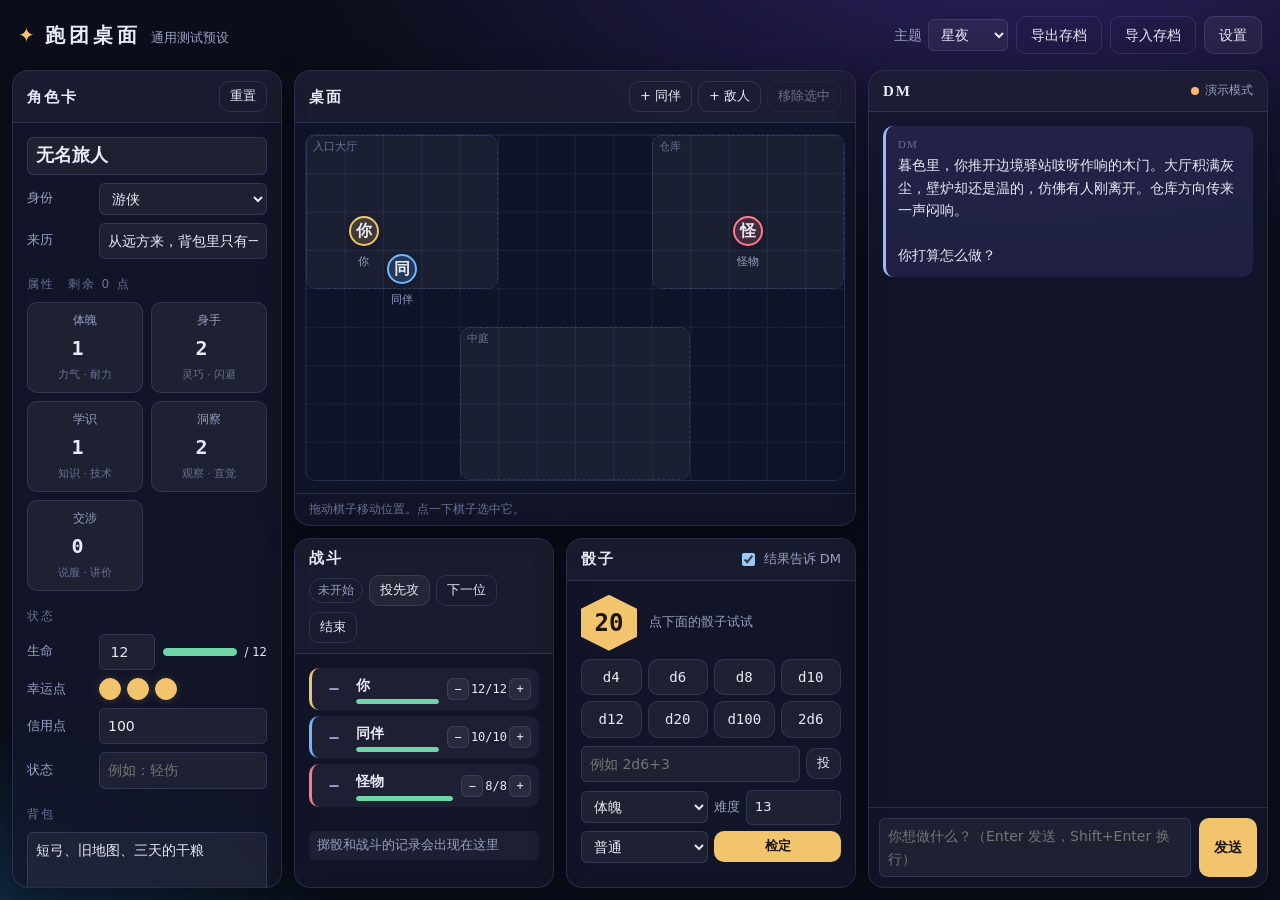
==== trpg-table/index.html @ f3eb1dc2 "Merge pull request #2 from zyhsw34-cmd/claude/project-thread-0zlafi 新增「星轨」主题：构成主义几何 + 细线 + 星河背景" ====
<!DOCTYPE html>
<html lang="zh-CN" data-theme="starlight">
<head>
<meta charset="UTF-8">
<meta name="viewport" content="width=device-width, initial-scale=1">
<title>跑团桌面</title>

<!--
  样式分三层，想改外观时按这个顺序找：
  1. css/theme.css      颜色、字体、圆角、阴影（只有变量，换主题改这里）
  2. css/layout.css     页面怎么划分区块（哪个区放哪、多宽）
  3. css/components.css 按钮、卡片、骰子、棋子这些零件长什么样
-->
<link rel="stylesheet" href="css/theme.css">
<link rel="stylesheet" href="css/layout.css">
<link rel="stylesheet" href="css/components.css">
<!-- 「星轨」主题的变量和装饰，放在最后，只在选中这个主题时生效 -->
<link rel="stylesheet" href="css/theme-astral.css">
</head>
<body>

<div class="app">

  <!-- ========== 顶栏 ========== -->
  <header class="area-header topbar">
    <div class="brand">
      <span class="brand-mark" aria-hidden="true">✦</span>
      <span class="brand-name">跑团桌面</span>
      <span class="brand-sub" id="preset-name">预设</span>
    </div>
    <nav class="topbar-actions">
      <label class="field-inline">
        <span>主题</span>
        <select id="theme-select"></select>
      </label>
      <button class="btn btn-ghost" id="btn-export" title="把当前存档下载成文件">导出存档</button>
      <label class="btn btn-ghost" title="读取之前导出的存档文件">
        导入存档<input type="file" id="file-import" accept=".json,application/json" hidden>
      </label>
      <button class="btn" id="btn-settings">设置</button>
    </nav>
  </header>

  <!-- ========== 角色卡区 ========== -->
  <section class="area-sheet panel" aria-labelledby="sheet-title">
    <header class="panel-head">
      <h2 id="sheet-title">角色卡</h2>
      <button class="btn btn-small btn-ghost" id="btn-sheet-reset" title="恢复成预设里的示例角色">重置</button>
    </header>
    <div class="panel-body" id="sheet"></div>
  </section>

  <!-- ========== 地图 / 桌面区 ========== -->
  <section class="area-board panel" aria-labelledby="board-title">
    <header class="panel-head">
      <h2 id="board-title">桌面</h2>
      <div class="panel-tools">
        <button class="btn btn-small btn-ghost" id="btn-add-ally">+ 同伴</button>
        <button class="btn btn-small btn-ghost" id="btn-add-enemy">+ 敌人</button>
        <button class="btn btn-small btn-ghost" id="btn-remove-token" disabled>移除选中</button>
      </div>
    </header>
    <div class="panel-body board-wrap">
      <div class="board" id="board" aria-label="地图，可以拖动棋子"></div>
    </div>
    <footer class="panel-foot hint" id="board-hint">拖动棋子移动位置。点一下棋子选中它。</footer>
  </section>

  <!-- ========== 战斗区 ========== -->
  <section class="area-combat panel" aria-labelledby="combat-title">
    <header class="panel-head">
      <h2 id="combat-title">战斗</h2>
      <div class="panel-tools">
        <span class="round-badge" id="round-badge">未开始</span>
        <button class="btn btn-small" id="btn-initiative">投先攻</button>
        <button class="btn btn-small btn-ghost" id="btn-next-turn">下一位</button>
        <button class="btn btn-small btn-ghost" id="btn-end-combat">结束</button>
      </div>
    </header>
    <div class="panel-body combat-body">
      <ol class="turn-list" id="turn-list"></ol>
      <ul class="log" id="combat-log" aria-live="polite"></ul>
    </div>
  </section>

  <!-- ========== 骰子区 ========== -->
  <section class="area-dice panel" aria-labelledby="dice-title">
    <header class="panel-head">
      <h2 id="dice-title">骰子</h2>
      <label class="field-inline small">
        <input type="checkbox" id="dice-to-dm" checked>
        <span>结果告诉 DM</span>
      </label>
    </header>
    <div class="panel-body dice-body">
      <div class="dice-result" id="dice-result" aria-live="polite">
        <div class="die-face" id="die-face">20</div>
        <div class="dice-detail" id="dice-detail">点下面的骰子试试</div>
      </div>
      <div class="dice-buttons" id="dice-buttons"></div>
      <form class="dice-expr" id="dice-expr-form">
        <input id="dice-expr" placeholder="例如 2d6+3" autocomplete="off">
        <button class="btn btn-small">投</button>
      </form>
      <form class="check-form" id="check-form">
        <select id="check-attr" aria-label="用哪个属性"></select>
        <label class="field-inline small">难度<input id="check-dc" type="number" value="13" min="1" max="40"></label>
        <select id="check-mode" aria-label="优势或劣势">
          <option value="normal">普通</option>
          <option value="adv">优势</option>
          <option value="dis">劣势</option>
        </select>
        <button class="btn btn-small btn-accent">检定</button>
      </form>
    </div>
  </section>

  <!-- ========== DM 区 ========== -->
  <section class="area-dm panel" aria-labelledby="dm-title">
    <header class="panel-head">
      <h2 id="dm-title">DM</h2>
      <span class="status-dot" id="dm-status">演示模式</span>
    </header>
    <div class="panel-body chat" id="chat" aria-live="polite"></div>
    <form class="chat-input" id="chat-form">
      <textarea id="chat-text" rows="2" placeholder="你想做什么？（Enter 发送，Shift+Enter 换行）"></textarea>
      <button class="btn btn-accent" id="chat-send">发送</button>
    </form>
  </section>

</div>

<!-- ========== 设置弹窗 ========== -->
<dialog class="dialog" id="settings-dialog">
  <form method="dialog" class="dialog-body" id="settings-form">
    <h2>设置</h2>
    <label class="field">
      <span>DeepSeek API 密钥</span>
      <input type="password" id="set-key" placeholder="sk-..." autocomplete="off">
      <small>只保存在这台设备的浏览器里，不会上传到代码仓库。留空就是演示模式。</small>
    </label>
    <label class="field">
      <span>接口地址</span>
      <input id="set-base" placeholder="https://api.deepseek.com">
    </label>
    <label class="field">
      <span>模型名</span>
      <input id="set-model" list="model-options" placeholder="deepseek-flash">
      <datalist id="model-options">
        <option value="deepseek-flash">
        <option value="deepseek-v4-pro">
      </datalist>
      <small>按 DeepSeek 官方文档（2026 年 11 月）：deepseek-flash 便宜快速，deepseek-v4-pro 更强更贵。</small>
    </label>
    <label class="field-inline">
      <input type="checkbox" id="set-thinking">
      <span>深度思考（更慢，但剧情可能更有条理）</span>
    </label>
    <label class="field">
      <span>剧本预设</span>
      <select id="set-preset"></select>
    </label>
    <div class="dialog-actions">
      <button class="btn btn-ghost" value="cancel">取消</button>
      <button class="btn btn-accent" value="save" id="settings-save">保存</button>
    </div>
    <hr>
    <button type="button" class="btn btn-danger btn-small" id="btn-wipe">清空本机存档（密钥保留）</button>
  </form>
</dialog>

<!--
  脚本按顺序加载。没有用任何框架，也不需要"编译"。
  presets/ 里是剧本预设，想加新预设就复制一个文件改内容，再在这里加一行。
-->
<script src="presets/default.js"></script>
<script src="js/store.js"></script>
<script src="js/dice.js"></script>
<script src="js/sheet.js"></script>
<script src="js/board.js"></script>
<script src="js/combat.js"></script>
<script src="js/dm.js"></script>
<script src="js/settings.js"></script>
<script src="js/main.js"></script>
</body>
</html>
---- trpg-table/css/theme.css ----
/* =========================================================
   theme.css —— 只放"外观变量"，不放布局。
   想换配色：复制一整块 [data-theme="..."]，改个名字和颜色，
   再到 js/main.js 的 THEMES 列表里加一行，就能在顶栏切换。
   ========================================================= */

:root {
  /* 字体 */
  --font-body: "PingFang SC", "Microsoft YaHei", "Noto Sans SC", system-ui, sans-serif;
  --font-display: "Noto Serif SC", "Songti SC", "STSong", serif;
  --font-mono: ui-monospace, "SF Mono", Menlo, Consolas, monospace;

  /* 尺寸 */
  --radius-s: 6px;
  --radius-m: 10px;
  --radius-l: 16px;
  --gap: 12px;
  --pad: 14px;

  /* 动效 */
  --ease: cubic-bezier(.2, .8, .2, 1);
  --speed: 180ms;
}

/* ---------- 主题一：星夜（深色） ---------- */
[data-theme="starlight"] {
  color-scheme: dark;
  --bg: #0b0e1a;
  --bg-deco: radial-gradient(1200px 600px at 80% -10%, #2a2160 0%, transparent 60%),
             radial-gradient(900px 500px at -10% 110%, #123a5a 0%, transparent 55%);
  --panel: rgba(20, 24, 44, .78);
  --panel-head: rgba(255, 255, 255, .03);
  --panel-border: rgba(160, 170, 255, .16);
  --surface: rgba(255, 255, 255, .05);
  --surface-hover: rgba(255, 255, 255, .09);

  --text: #e8eaf6;
  --text-dim: #9aa0c3;
  --text-faint: #6b7096;

  --accent: #f2c46d;          /* 主强调色：金色 */
  --accent-text: #1b1405;
  --accent-soft: rgba(242, 196, 109, .16);
  --link: #9ab8ff;

  --good: #6fd6a8;
  --bad: #ff7a8a;
  --warn: #ffb86b;

  --ally: #6fb7ff;
  --enemy: #ff7a8a;
  --player: #f2c46d;

  --board-bg: #0f1428;
  --board-line: rgba(150, 160, 255, .10);

  --msg-dm: rgba(140, 120, 255, .12);
  --msg-player: rgba(242, 196, 109, .12);
  --msg-system: transparent;

  --shadow: 0 10px 30px rgba(0, 0, 0, .35);
  --glow: 0 0 0 3px rgba(242, 196, 109, .35);
}

/* ---------- 主题二：羊皮纸（浅色） ---------- */
[data-theme="parchment"] {
  color-scheme: light;
  --bg: #efe6d2;
  --bg-deco: radial-gradient(1000px 600px at 100% 0%, #f7f0de 0%, transparent 60%);
  --panel: rgba(255, 251, 240, .92);
  --panel-head: rgba(120, 80, 30, .05);
  --panel-border: rgba(120, 80, 30, .22);
  --surface: rgba(120, 80, 30, .06);
  --surface-hover: rgba(120, 80, 30, .12);

  --text: #2e2418;
  --text-dim: #6b5a44;
  --text-faint: #9a8a72;

  --accent: #9b3d24;
  --accent-text: #fff8ef;
  --accent-soft: rgba(155, 61, 36, .12);
  --link: #2f5d8a;

  --good: #2f7d4f;
  --bad: #b23a3a;
  --warn: #b0701c;

  --ally: #2f6fa8;
  --enemy: #b23a3a;
  --player: #9b3d24;

  --board-bg: #f6eedb;
  --board-line: rgba(120, 80, 30, .14);

  --msg-dm: rgba(47, 93, 138, .08);
  --msg-player: rgba(155, 61, 36, .08);
  --msg-system: transparent;

  --shadow: 0 6px 18px rgba(80, 50, 10, .12);
  --glow: 0 0 0 3px rgba(155, 61, 36, .3);
}

/* ---------- 主题三：霓虹（高对比） ---------- */
[data-theme="neon"] {
  color-scheme: dark;
  --bg: #07070b;
  --bg-deco: linear-gradient(transparent 95%, rgba(0, 255, 200, .05) 95%) 0 0 / 100% 24px;
  --panel: rgba(14, 14, 22, .9);
  --panel-head: rgba(0, 255, 200, .04);
  --panel-border: rgba(0, 255, 200, .28);
  --surface: rgba(255, 255, 255, .04);
  --surface-hover: rgba(0, 255, 200, .08);

  --text: #e6fffa;
  --text-dim: #8ab8b0;
  --text-faint: #5a7d78;

  --accent: #ff2e88;
  --accent-text: #ffffff;
  --accent-soft: rgba(255, 46, 136, .16);
  --link: #00ffc8;

  --good: #00ffc8;
  --bad: #ff2e5a;
  --warn: #ffd400;

  --ally: #00c8ff;
  --enemy: #ff2e5a;
  --player: #ff2e88;

  --board-bg: #0b0b14;
  --board-line: rgba(0, 255, 200, .10);

  --msg-dm: rgba(0, 255, 200, .07);
  --msg-player: rgba(255, 46, 136, .10);
  --msg-system: transparent;

  --shadow: 0 0 24px rgba(0, 255, 200, .08);
  --glow: 0 0 0 3px rgba(255, 46, 136, .45);
  --radius-m: 4px;
  --radius-l: 6px;
}
---- trpg-table/css/layout.css ----
/* =========================================================
   layout.css —— 只管"区块放在哪"。
   想挪动区块位置，改下面 grid-template-areas 里的词就行：
   每个词代表一个区块，同一行引号里的词排成一行，
   同一个词连续出现就表示这个区块横跨几格。
   ========================================================= */

* { box-sizing: border-box; }
html, body { margin: 0; height: 100%; }

body {
  background: var(--bg-deco), var(--bg);
  background-attachment: fixed;
  color: var(--text);
  font: 14px/1.6 var(--font-body);
}

.app {
  display: grid;
  gap: var(--gap);
  padding: var(--gap);
  height: 100vh;
  height: 100dvh;

  /* 宽屏：角色卡 | 桌面（下方是 战斗 + 骰子）| DM */
  grid-template-columns: 270px minmax(0, 1fr) 290px minmax(320px, 400px);
  grid-template-rows: auto minmax(0, 1fr) minmax(0, 350px);
  grid-template-areas:
    "header header header header"
    "sheet  board  board  dm"
    "sheet  combat dice   dm";
}

.area-header { grid-area: header; }
.area-sheet  { grid-area: sheet; }
.area-board  { grid-area: board; }
.area-combat { grid-area: combat; }
.area-dice   { grid-area: dice; }
.area-dm     { grid-area: dm; }

/* ---------- 中等屏幕（平板横屏）：角色卡挪到底部 ---------- */
@media (max-width: 1180px) {
  .app {
    height: auto;
    min-height: 100dvh;
    grid-template-columns: minmax(0, 1fr) 270px minmax(300px, 360px);
    grid-template-rows: auto 460px 360px auto;
    grid-template-areas:
      "header header header"
      "board  board  dm"
      "combat dice   dm"
      "sheet  sheet  sheet";
  }
}

/* ---------- 窄屏（手机、平板竖屏）：全部竖着排 ---------- */
@media (max-width: 760px) {
  .app {
    grid-template-columns: minmax(0, 1fr);
    grid-template-rows: auto 70dvh 420px 360px auto auto;
    grid-template-areas:
      "header"
      "dm"
      "board"
      "combat"
      "dice"
      "sheet";
  }
}
---- trpg-table/css/components.css ----
/* =========================================================
   components.css —— 每个"零件"长什么样。
   这里只用 theme.css 里的变量，不直接写颜色，
   这样换主题时零件会自动跟着变。
   ========================================================= */

/* ---------- 通用：面板 ---------- */
.panel {
  display: flex;
  flex-direction: column;
  min-height: 0;
  background: var(--panel);
  border: 1px solid var(--panel-border);
  border-radius: var(--radius-l);
  box-shadow: var(--shadow);
  backdrop-filter: blur(8px);
  overflow: hidden;
}
.panel-head {
  display: flex;
  align-items: center;
  justify-content: space-between;
  gap: 8px;
  flex-wrap: wrap;
  padding: 10px var(--pad);
  background: var(--panel-head);
  border-bottom: 1px solid var(--panel-border);
}
.panel-head h2 {
  margin: 0;
  font: 600 15px/1.2 var(--font-display);
  letter-spacing: .12em;
}
.panel-tools { display: flex; gap: 6px; flex-wrap: wrap; align-items: center; }
.panel-body { flex: 1; min-height: 0; overflow: auto; padding: var(--pad); }
.panel-foot { padding: 6px var(--pad); border-top: 1px solid var(--panel-border); }
.hint { color: var(--text-faint); font-size: 12px; }

/* ---------- 通用：按钮和输入框 ---------- */
.btn {
  display: inline-flex; align-items: center; justify-content: center; gap: 4px;
  padding: 7px 14px;
  border: 1px solid var(--panel-border);
  border-radius: var(--radius-m);
  background: var(--surface);
  color: var(--text);
  font: inherit;
  cursor: pointer;
  transition: background var(--speed) var(--ease), transform var(--speed) var(--ease);
  user-select: none;
}
.btn:hover { background: var(--surface-hover); }
.btn:active { transform: scale(.96); }
.btn:disabled { opacity: .4; cursor: default; }
.btn:focus-visible, input:focus-visible, select:focus-visible, textarea:focus-visible {
  outline: none; box-shadow: var(--glow);
}
.btn-ghost { background: transparent; }
.btn-accent { background: var(--accent); color: var(--accent-text); border-color: transparent; font-weight: 600; }
.btn-accent:hover { background: var(--accent); filter: brightness(1.08); }
.btn-danger { color: var(--bad); border-color: currentColor; background: transparent; }
.btn-small { padding: 4px 10px; font-size: 13px; }

input, select, textarea {
  font: inherit; color: var(--text);
  background: var(--surface);
  border: 1px solid var(--panel-border);
  border-radius: var(--radius-s);
  padding: 6px 8px;
  min-width: 0;
}
select option { background: var(--bg); color: var(--text); }
textarea { resize: none; }
.field { display: flex; flex-direction: column; gap: 4px; margin-bottom: 14px; }
.field small { color: var(--text-faint); }
.field-inline { display: inline-flex; align-items: center; gap: 6px; color: var(--text-dim); }
.field-inline.small { font-size: 13px; }
.field-inline input[type="number"] { width: 56px; }

/* ---------- 顶栏 ---------- */
.topbar {
  display: flex; align-items: center; justify-content: space-between; gap: 12px; flex-wrap: wrap;
  padding: 4px 6px;
}
.brand { display: flex; align-items: baseline; gap: 10px; }
.brand-mark { color: var(--accent); font-size: 20px; }
.brand-name { font: 700 20px/1 var(--font-display); letter-spacing: .2em; }
.brand-sub { color: var(--text-dim); font-size: 13px; }
.topbar-actions { display: flex; gap: 8px; align-items: center; flex-wrap: wrap; }

/* ---------- 角色卡 ---------- */
.sheet-name { width: 100%; font: 600 18px/1.3 var(--font-display); margin-bottom: 8px; }
.sheet-row { display: grid; grid-template-columns: 64px 1fr; gap: 8px; align-items: center; margin-bottom: 8px; }
.sheet-row > span { color: var(--text-dim); font-size: 13px; }
.sheet-section { margin: 16px 0 8px; font-size: 12px; letter-spacing: .15em; color: var(--text-faint); }
.attr-grid { display: grid; grid-template-columns: repeat(auto-fill, minmax(104px, 1fr)); gap: 8px; }
.attr {
  display: flex; flex-direction: column; align-items: center;
  padding: 8px 4px;
  background: var(--surface);
  border: 1px solid var(--panel-border);
  border-radius: var(--radius-m);
  cursor: pointer;
  transition: background var(--speed) var(--ease);
}
.attr:hover { background: var(--surface-hover); }
.attr-label { font-size: 12px; color: var(--text-dim); }
.attr-value { width: 56px; text-align: center; font: 700 20px/1.2 var(--font-mono); background: transparent; border: none; }
.attr-hint { font-size: 11px; color: var(--text-faint); }
.meter { display: flex; align-items: center; gap: 8px; }
.meter input { width: 56px; text-align: center; }
.bar { position: relative; flex: 1; height: 8px; border-radius: 99px; background: var(--surface); overflow: hidden; }
.bar > i { position: absolute; inset: 0 auto 0 0; background: var(--good); border-radius: inherit; transition: width var(--speed) var(--ease); }
.bar.low > i { background: var(--bad); }
#sheet textarea { width: 100%; }
.pips { display: flex; gap: 6px; }
.pip {
  width: 22px; height: 22px; border-radius: 50%;
  border: 1px solid var(--accent); background: transparent; cursor: pointer; padding: 0;
}
.pip.on { background: var(--accent); box-shadow: 0 0 10px var(--accent-soft); }

/* ---------- 桌面（地图） ---------- */
.board-wrap { display: grid; place-items: center; padding: 10px; background: var(--board-bg); }
.board {
  position: relative;
  width: 100%;
  max-height: 100%;
  aspect-ratio: var(--cols) / var(--rows);
  background-image:
    linear-gradient(var(--board-line) 1px, transparent 1px),
    linear-gradient(90deg, var(--board-line) 1px, transparent 1px);
  background-size: calc(100% / var(--cols)) calc(100% / var(--rows));
  border: 1px solid var(--board-line);
  border-radius: var(--radius-m);
  touch-action: none;
}
/* 地图按比例缩放，放得下多大就多大 */
.board-wrap { container-type: size; }
.board { width: min(100cqw, 100cqh * var(--cols) / var(--rows)); }
.zone {
  position: absolute;
  border: 1px dashed var(--panel-border);
  border-radius: var(--radius-m);
  color: var(--text-faint);
  font-size: 11px;
  padding: 2px 6px;
  pointer-events: none;
  background: var(--surface);
}
.token {
  position: absolute;
  width: calc(100% / var(--cols));
  height: calc(100% / var(--rows));
  display: grid; place-items: center;
  cursor: grab;
  transition: left var(--speed) var(--ease), top var(--speed) var(--ease);
  touch-action: none;
}
.token.dragging { transition: none; cursor: grabbing; z-index: 5; }
.token-disc {
  width: 78%; aspect-ratio: 1;
  display: grid; place-items: center;
  border-radius: 50%;
  border: 2px solid var(--c);
  background: color-mix(in srgb, var(--c) 22%, var(--board-bg));
  color: var(--text);
  font: 700 clamp(11px, 1.4vw, 16px)/1 var(--font-body);
  box-shadow: 0 2px 8px rgba(0, 0, 0, .3);
}
.token[data-kind="player"] { --c: var(--player); }
.token[data-kind="ally"]   { --c: var(--ally); }
.token[data-kind="enemy"]  { --c: var(--enemy); }
.token.selected .token-disc { box-shadow: var(--glow); }
.token.active .token-disc { outline: 2px dashed var(--c); outline-offset: 3px; }
.token-name {
  position: absolute; bottom: -2px; left: 50%; transform: translate(-50%, 100%);
  white-space: nowrap; font-size: 11px; color: var(--text-dim); pointer-events: none;
}

/* ---------- 战斗区 ---------- */
.area-combat { container-type: inline-size; }
.combat-body { display: grid; grid-template-columns: minmax(0, 1fr) minmax(0, 1.2fr); gap: 12px; }
/* 战斗区本身变窄时，先攻列表和记录改成上下排 */
@container (max-width: 520px) { .combat-body { grid-template-columns: 1fr; } }
.turn-list { list-style: none; margin: 0; padding: 0; display: flex; flex-direction: column; gap: 6px; }
.turn {
  display: grid; grid-template-columns: 28px 1fr auto; gap: 8px; align-items: center;
  padding: 6px 8px;
  border-radius: var(--radius-m);
  background: var(--surface);
  border-left: 3px solid var(--c, var(--panel-border));
}
.turn[data-kind="player"] { --c: var(--player); }
.turn[data-kind="ally"]   { --c: var(--ally); }
.turn[data-kind="enemy"]  { --c: var(--enemy); }
.turn.active { background: var(--accent-soft); }
.turn.down { opacity: .45; text-decoration: line-through; }
.turn-init { font: 700 15px/1 var(--font-mono); color: var(--text-dim); text-align: center; }
.turn-name { font-weight: 600; }
.turn .bar { margin-top: 3px; height: 5px; }
.hp-ctrl { display: flex; gap: 2px; align-items: center; font: 12px var(--font-mono); }
.hp-ctrl button { width: 22px; height: 22px; padding: 0; border-radius: var(--radius-s); }
.round-badge { font-size: 12px; color: var(--text-dim); padding: 2px 8px; border: 1px solid var(--panel-border); border-radius: 99px; }
.empty { color: var(--text-faint); font-size: 13px; padding: 8px 0; }

.log { list-style: none; margin: 0; padding: 0; display: flex; flex-direction: column; gap: 4px; font-size: 13px; }
.log li { padding: 4px 8px; border-radius: var(--radius-s); background: var(--surface); color: var(--text-dim); }
.log li b { color: var(--text); }
.log li.good { color: var(--good); }
.log li.bad { color: var(--bad); }

/* ---------- 骰子区 ---------- */
.dice-body { display: flex; flex-direction: column; gap: 8px; }
.dice-result { display: flex; align-items: center; gap: 12px; }
.die-face {
  flex: none; width: 56px; height: 56px; display: grid; place-items: center;
  font: 800 24px/1 var(--font-mono);
  color: var(--accent-text); background: var(--accent);
  clip-path: polygon(50% 0, 100% 25%, 100% 75%, 50% 100%, 0 75%, 0 25%);
}
.die-face.rolling { animation: roll 450ms var(--ease); }
.die-face.crit { background: var(--good); }
.die-face.fumble { background: var(--bad); }
@keyframes roll {
  0% { transform: rotate(0) scale(.6); }
  60% { transform: rotate(320deg) scale(1.1); }
  100% { transform: rotate(360deg) scale(1); }
}
.dice-detail { font-size: 13px; color: var(--text-dim); }
.dice-detail b { color: var(--text); font-size: 15px; }
.dice-buttons { display: grid; grid-template-columns: repeat(4, 1fr); gap: 6px; }
.dice-buttons .btn { padding: 6px 0; font-family: var(--font-mono); }
.dice-expr { display: flex; gap: 6px; align-items: center; }
.dice-expr input { flex: 1; }
/* 检定：两行，上面选属性和优劣势，下面填难度和按钮 */
.check-form { display: grid; grid-template-columns: 1fr 1fr; gap: 6px; align-items: center; }
.check-form .field-inline input { flex: 1; width: auto; }

/* ---------- DM 区（聊天） ---------- */
.status-dot { font-size: 12px; color: var(--text-dim); display: inline-flex; align-items: center; gap: 6px; }
.status-dot::before { content: ""; width: 8px; height: 8px; border-radius: 50%; background: var(--warn); }
.status-dot.live::before { background: var(--good); }
.status-dot.busy::before { background: var(--link); animation: pulse 1s infinite; }
@keyframes pulse { 50% { opacity: .3; } }

.chat { display: flex; flex-direction: column; gap: 10px; }
.msg { padding: 10px 12px; border-radius: var(--radius-m); white-space: pre-wrap; word-break: break-word; }
.msg-who { display: block; font-size: 11px; letter-spacing: .1em; color: var(--text-faint); margin-bottom: 2px; }
.msg.dm { background: var(--msg-dm); border-left: 3px solid var(--link); font-family: var(--font-display); }
.msg.player { background: var(--msg-player); align-self: flex-end; max-width: 88%; }
.msg.system { background: var(--msg-system); color: var(--text-faint); font-size: 12px; text-align: center; padding: 2px; }
.msg.error { color: var(--bad); font-size: 13px; }
.roll-request:disabled { background: var(--surface); color: var(--text-faint); }
.roll-request {
  display: inline-flex; margin: 4px 4px 0 0;
  font-family: var(--font-body);
}
.chat-input { display: flex; gap: 8px; padding: 10px; border-top: 1px solid var(--panel-border); }
.chat-input textarea { flex: 1; }

/* ---------- 设置弹窗 ---------- */
.dialog {
  border: 1px solid var(--panel-border);
  border-radius: var(--radius-l);
  background: var(--bg);
  color: var(--text);
  padding: 0;
  width: min(460px, calc(100vw - 32px));
  box-shadow: var(--shadow);
}
.dialog::backdrop { background: rgba(0, 0, 0, .5); backdrop-filter: blur(2px); }
.dialog-body { padding: 20px; }
.dialog-body h2 { margin: 0 0 16px; font-family: var(--font-display); }
.dialog-body input, .dialog-body select { width: 100%; }
.dialog-body .field-inline input { width: auto; }
.dialog-actions { display: flex; justify-content: flex-end; gap: 8px; margin-top: 8px; }
.dialog hr { border: none; border-top: 1px solid var(--panel-border); margin: 16px 0; }

/* ---------- 小屏微调 ---------- */
@media (max-width: 760px) {
  .brand-sub { display: none; }
  .topbar-actions .field-inline span { display: none; }
}
---- trpg-table/css/theme-astral.css ----
/* =========================================================
   theme-astral.css —— 「星轨」主题
   气质：构成主义几何 + 细线 + 浩瀚星河。
   所有图形都是原创，用 CSS 和 css/astral/ 里的两张 SVG 画出来。

   这个文件分两部分：
   ① 变量（和 theme.css 里其它主题一样，只管颜色、圆角等）
   ② 装饰（只在 data-theme="astral" 时生效，给面板加角标、细线、编号）
   想去掉某个装饰，把对应那一段删掉就行，不会影响功能。
   ========================================================= */

/* ---------- ① 变量 ---------- */
[data-theme="astral"] {
  color-scheme: dark;

  /* 字体：参考研究结论，整套界面用干净的黑体，层级只靠字号和颜色；
     数字用电脑自带的"工业风"窄体（Mac 的 DIN Alternate、Windows 的 Bahnschrift），
     都是系统自带字体，不额外下载任何字体文件。 */
  --font-body: "PingFang SC", "Microsoft YaHei", "Noto Sans SC", system-ui, sans-serif;
  --font-display: var(--font-body);
  --font-mono: "DIN Alternate", "Bahnschrift", "Roboto Condensed", "Arial Narrow", ui-monospace, sans-serif;

  /* 底色：很深的蓝黑；--bg-deco 是两团星云光晕 */
  --bg: #05071a;
  --bg-deco:
    radial-gradient(70% 55% at 78% 22%, rgba(88, 72, 180, .30) 0%, transparent 70%),
    radial-gradient(55% 45% at 12% 88%, rgba(30, 90, 140, .28) 0%, transparent 70%),
    radial-gradient(40% 30% at 45% 55%, rgba(200, 150, 90, .07) 0%, transparent 70%);

  /* 面板：半透明，能隐约看到背后的星空 */
  --panel: rgba(9, 12, 32, .6);
  --panel-head: linear-gradient(90deg, rgba(233, 201, 131, .07), transparent 60%);
  --panel-border: rgba(190, 205, 255, .16);
  --surface: rgba(190, 205, 255, .045);
  --surface-hover: rgba(233, 201, 131, .10);

  --text: #eef0fa;
  --text-dim: #a3abcf;
  --text-faint: #6c7399;

  /* 主色：淡金；第二色：冷白蓝 */
  --accent: #e9c983;
  --accent-text: #15100a;
  --accent-soft: rgba(233, 201, 131, .14);
  --link: #a9c8ff;
  --line-gold: rgba(233, 201, 131, .55);
  --line-cold: rgba(190, 205, 255, .30);

  --good: #7fe0c0;
  --bad: #ff7f7f;
  --warn: #f0b46a;

  --ally: #8fc2ff;
  --enemy: #ff7f7f;
  --player: #e9c983;

  --board-bg: rgba(4, 6, 20, .55);
  --board-line: rgba(190, 205, 255, .08);

  --msg-dm: linear-gradient(90deg, rgba(169, 200, 255, .09), rgba(169, 200, 255, .02));
  --msg-player: rgba(233, 201, 131, .09);
  --msg-system: transparent;

  --shadow: 0 18px 40px rgba(0, 0, 0, .45);
  --glow: 0 0 0 1px var(--accent), 0 0 14px rgba(233, 201, 131, .35);

  /* 构成主义偏"硬朗"：圆角几乎为零 */
  --radius-s: 1px;
  --radius-m: 2px;
  --radius-l: 2px;
}

/* ---------- ② 装饰 ---------- */

/* 背景三层：星云（body 本身）→ 星空 → 几何线。
   ::before 和 ::after 是"伪元素"，相当于免费多出两张图层。 */
[data-theme="astral"] body::before,
[data-theme="astral"] body::after {
  content: "";
  position: fixed;
  inset: 0;
  z-index: -1;
  pointer-events: none;
  background-repeat: no-repeat;
  background-size: cover;
  background-position: center;
}
/* 星空 + 一条斜跨的银河光带 */
[data-theme="astral"] body::before {
  background-image:
    url("astral/stars.svg"),
    linear-gradient(-24deg, transparent 38%, rgba(150, 140, 255, .07) 46%, rgba(255, 220, 180, .09) 50%,
                    rgba(150, 140, 255, .07) 54%, transparent 62%);
  animation: astral-twinkle 9s ease-in-out infinite alternate;
}
/* 天体仪、星轨、斜线 */
[data-theme="astral"] body::after {
  background-image: url("astral/geometry.svg");
  animation: astral-drift 120s linear infinite alternate;
}
@keyframes astral-twinkle { from { opacity: .85; } to { opacity: 1; } }
@keyframes astral-drift { from { transform: scale(1.02) translate(0, 0); } to { transform: scale(1.06) translate(-1.2%, .8%); } }
/* 系统设置了"减少动态效果"的话，背景就不动 */
@media (prefers-reduced-motion: reduce) {
  [data-theme="astral"] body::before,
  [data-theme="astral"] body::after { animation: none; }
}

/* 顶栏：底部一条细金线，带刻度 */
[data-theme="astral"] .topbar {
  position: relative;
  padding: 6px 10px 12px;
}
[data-theme="astral"] .topbar::after {
  content: "";
  position: absolute; left: 0; right: 0; bottom: 0; height: 6px;
  background:
    linear-gradient(var(--line-gold), var(--line-gold)) 0 100% / 100% 1px no-repeat,
    repeating-linear-gradient(90deg, var(--line-cold) 0 1px, transparent 1px 24px) 0 100% / 100% 5px no-repeat;
  -webkit-mask: linear-gradient(90deg, #000 0 40%, transparent);
          mask: linear-gradient(90deg, #000 0 40%, transparent);
}

/* 标志：四芒星外面套一个旋转的细圆环和一条斜线 */
[data-theme="astral"] .brand { align-items: center; }
[data-theme="astral"] .brand-mark {
  position: relative;
  display: grid; place-items: center;
  width: 34px; height: 34px;
  font-size: 16px;
  text-shadow: 0 0 10px rgba(233, 201, 131, .7);
}
[data-theme="astral"] .brand-mark::before,
[data-theme="astral"] .brand-mark::after {
  content: ""; position: absolute; inset: 0; border-radius: 50%;
}
[data-theme="astral"] .brand-mark::before {
  border: 1px solid var(--line-gold);
  border-top-color: transparent;
  animation: astral-spin 14s linear infinite;
}
[data-theme="astral"] .brand-mark::after {
  inset: -5px;
  border: 1px dashed var(--line-cold);
  background: linear-gradient(-45deg, transparent calc(50% - .5px), var(--line-gold) 50%, transparent calc(50% + .5px));
}
@keyframes astral-spin { to { transform: rotate(360deg); } }
[data-theme="astral"] .brand-name { letter-spacing: .32em; font-weight: 600; }
[data-theme="astral"] .brand-sub {
  font-family: var(--font-mono); font-size: 11px; letter-spacing: .18em;
  padding-left: 10px; border-left: 1px solid var(--line-cold);
}

/* 面板：四个角各一道 L 形金色角标，像仪器的取景框 */
[data-theme="astral"] .panel {
  position: relative;
  overflow: visible;
  backdrop-filter: blur(6px) saturate(1.2);
  counter-increment: astral-panel;
}
[data-theme="astral"] .panel::before {
  content: "";
  position: absolute; inset: -1px; z-index: 2;
  pointer-events: none;
  --l: 12px;
  background:
    linear-gradient(var(--accent), var(--accent)) 0 0 / var(--l) 1px,
    linear-gradient(var(--accent), var(--accent)) 0 0 / 1px var(--l),
    linear-gradient(var(--accent), var(--accent)) 100% 0 / var(--l) 1px,
    linear-gradient(var(--accent), var(--accent)) 100% 0 / 1px var(--l),
    linear-gradient(var(--accent), var(--accent)) 0 100% / var(--l) 1px,
    linear-gradient(var(--accent), var(--accent)) 0 100% / 1px var(--l),
    linear-gradient(var(--accent), var(--accent)) 100% 100% / var(--l) 1px,
    linear-gradient(var(--accent), var(--accent)) 100% 100% / 1px var(--l);
  background-repeat: no-repeat;
  opacity: .75;
}
/* 面板内部要自己裁掉滚动内容（因为外框为了露出角标改成了 visible） */
[data-theme="astral"] .panel > .panel-body { overflow: auto; }
[data-theme="astral"] .app { counter-reset: astral-panel; }

/* 面板标题：前面加编号「01」，后面拉一条细线 */
[data-theme="astral"] .panel-head { position: relative; border-bottom-color: transparent; }
[data-theme="astral"] .panel-head::after {
  content: "";
  position: absolute; left: var(--pad); right: var(--pad); bottom: 0; height: 1px;
  background: linear-gradient(90deg, var(--line-gold), var(--line-cold) 35%, transparent);
}
[data-theme="astral"] .panel-head h2 {
  display: flex; align-items: baseline; gap: 10px;
  font-weight: 600; letter-spacing: .28em;
}
[data-theme="astral"] .panel-head h2::before {
  content: counter(astral-panel, decimal-leading-zero);
  font: 500 10px/1 var(--font-mono);
  letter-spacing: .1em;
  color: var(--accent);
  padding: 3px 5px;
  border: 1px solid var(--line-gold);
}

/* 按钮：细边框；主按钮是切角的金色块 */
[data-theme="astral"] .btn {
  letter-spacing: .08em;
  border-color: var(--line-cold);
}
[data-theme="astral"] .btn:hover { border-color: var(--line-gold); }
[data-theme="astral"] .btn-accent {
  border: none;
  clip-path: polygon(8px 0, 100% 0, 100% calc(100% - 8px), calc(100% - 8px) 100%, 0 100%, 0 8px);
  background: linear-gradient(135deg, #f4dca3, var(--accent) 55%, #c9a35c);
}
[data-theme="astral"] .btn-accent:disabled { background: var(--surface); }

/* 输入框：只留底线，像填表格 */
[data-theme="astral"] input:not([type="checkbox"]),
[data-theme="astral"] select,
[data-theme="astral"] textarea {
  background: rgba(190, 205, 255, .035);
  border-color: transparent transparent var(--line-cold) transparent;
}
[data-theme="astral"] input:hover,
[data-theme="astral"] select:hover,
[data-theme="astral"] textarea:hover { border-bottom-color: var(--line-gold); }
[data-theme="astral"] input[type="checkbox"] { accent-color: var(--accent); }

/* 角色卡 */
[data-theme="astral"] .sheet-name {
  font-size: 20px; letter-spacing: .12em;
  background: transparent;
  border-bottom: 1px solid var(--line-gold);
}
[data-theme="astral"] .sheet-section {
  display: flex; align-items: center; gap: 8px;
  color: var(--accent);
  font-size: 11px; letter-spacing: .3em;
}
[data-theme="astral"] .sheet-section::before {
  content: ""; width: 7px; height: 7px; flex: none;
  border: 1px solid var(--accent); transform: rotate(45deg);
}
[data-theme="astral"] .sheet-section::after {
  content: ""; flex: 1; height: 1px;
  background: linear-gradient(90deg, var(--line-cold), transparent);
}
[data-theme="astral"] .attr {
  position: relative;
  border-color: var(--line-cold);
  background:
    radial-gradient(circle at 50% 46%, transparent 26px, rgba(190, 205, 255, .14) 26.5px, transparent 27.5px),
    var(--surface);
}
[data-theme="astral"] .attr:hover { border-color: var(--line-gold); }
[data-theme="astral"] .attr-value { border-bottom: none; color: var(--accent); }
[data-theme="astral"] .bar { height: 4px; border-radius: 0; background: rgba(190, 205, 255, .1); }
[data-theme="astral"] .bar > i {
  border-radius: 0;
  background: linear-gradient(90deg, var(--good), #c8f5e6);
  box-shadow: 0 0 8px rgba(127, 224, 192, .5);
}
[data-theme="astral"] .bar.low > i { background: var(--bad); box-shadow: 0 0 8px rgba(255, 127, 127, .5); }
/* 幸运点改成菱形 */
[data-theme="astral"] .pip {
  width: 16px; height: 16px; margin: 3px;
  border-radius: 0; transform: rotate(45deg);
}

/* 地图：底下多一层同心圆，像星图 */
[data-theme="astral"] .board-wrap {
  background:
    repeating-radial-gradient(circle at 50% 50%, transparent 0 79px, rgba(190, 205, 255, .06) 80px),
    var(--board-bg);
}
[data-theme="astral"] .board { border-color: var(--line-cold); }
[data-theme="astral"] .zone { border-color: rgba(233, 201, 131, .3); background: rgba(233, 201, 131, .03); letter-spacing: .1em; }
[data-theme="astral"] .token-disc {
  border-width: 1px;
  background: radial-gradient(circle, color-mix(in srgb, var(--c) 30%, #05071a) 0 55%, #05071a 56%);
  box-shadow: 0 0 0 3px #05071a, 0 0 0 4px color-mix(in srgb, var(--c) 45%, transparent), 0 0 14px color-mix(in srgb, var(--c) 35%, transparent);
  font-family: var(--font-display);
}
[data-theme="astral"] .token.selected .token-disc {
  box-shadow: 0 0 0 3px #05071a, 0 0 0 4px var(--c), 0 0 22px var(--c);
}
[data-theme="astral"] .token-name { letter-spacing: .08em; text-shadow: 0 1px 3px #000; }

/* 战斗区 */
[data-theme="astral"] .turn { border-left-width: 2px; }
[data-theme="astral"] .turn.active {
  background: linear-gradient(90deg, var(--accent-soft), transparent);
  box-shadow: inset 0 0 0 1px rgba(233, 201, 131, .25);
}
[data-theme="astral"] .round-badge { border-radius: 0; border-color: var(--line-gold); color: var(--accent); font-family: var(--font-mono); }
[data-theme="astral"] .log li { background: transparent; border-left: 1px solid var(--line-cold); }

/* 骰子：描边的六边形，中间有一圈细环 */
[data-theme="astral"] .die-face {
  width: 64px; height: 64px;
  color: var(--accent);
  background:
    radial-gradient(circle, transparent 21px, var(--line-gold) 21.5px, transparent 22.5px),
    linear-gradient(160deg, rgba(233, 201, 131, .18), rgba(9, 12, 32, .9));
  filter: drop-shadow(0 0 1px var(--accent)) drop-shadow(0 0 8px rgba(233, 201, 131, .35));
}
[data-theme="astral"] .die-face.crit { color: #062a20; background: var(--good); }
[data-theme="astral"] .die-face.fumble { color: #2a0606; background: var(--bad); }

/* DM 对话：DM 的话左边一条渐变细线，玩家的话右对齐 */
[data-theme="astral"] .msg { border-radius: 0; }
[data-theme="astral"] .msg.dm {
  border-left: 1px solid var(--link);
  line-height: 1.85;
  letter-spacing: .02em;
}
[data-theme="astral"] .msg.player { border-right: 1px solid var(--accent); }
[data-theme="astral"] .msg-who { letter-spacing: .3em; font-family: var(--font-mono); }
[data-theme="astral"] .msg.dm .msg-who { color: var(--link); }
[data-theme="astral"] .msg.player .msg-who { color: var(--accent); text-align: right; }
[data-theme="astral"] .status-dot::before { border-radius: 0; transform: rotate(45deg); width: 7px; height: 7px; }

/* 设置弹窗 */
[data-theme="astral"] .dialog {
  background: rgba(7, 9, 26, .96);
  border-color: var(--line-gold);
}
[data-theme="astral"] .dialog-body h2 { letter-spacing: .3em; }

/* 滚动条也细一点 */
[data-theme="astral"] * { scrollbar-width: thin; scrollbar-color: rgba(190, 205, 255, .2) transparent; }
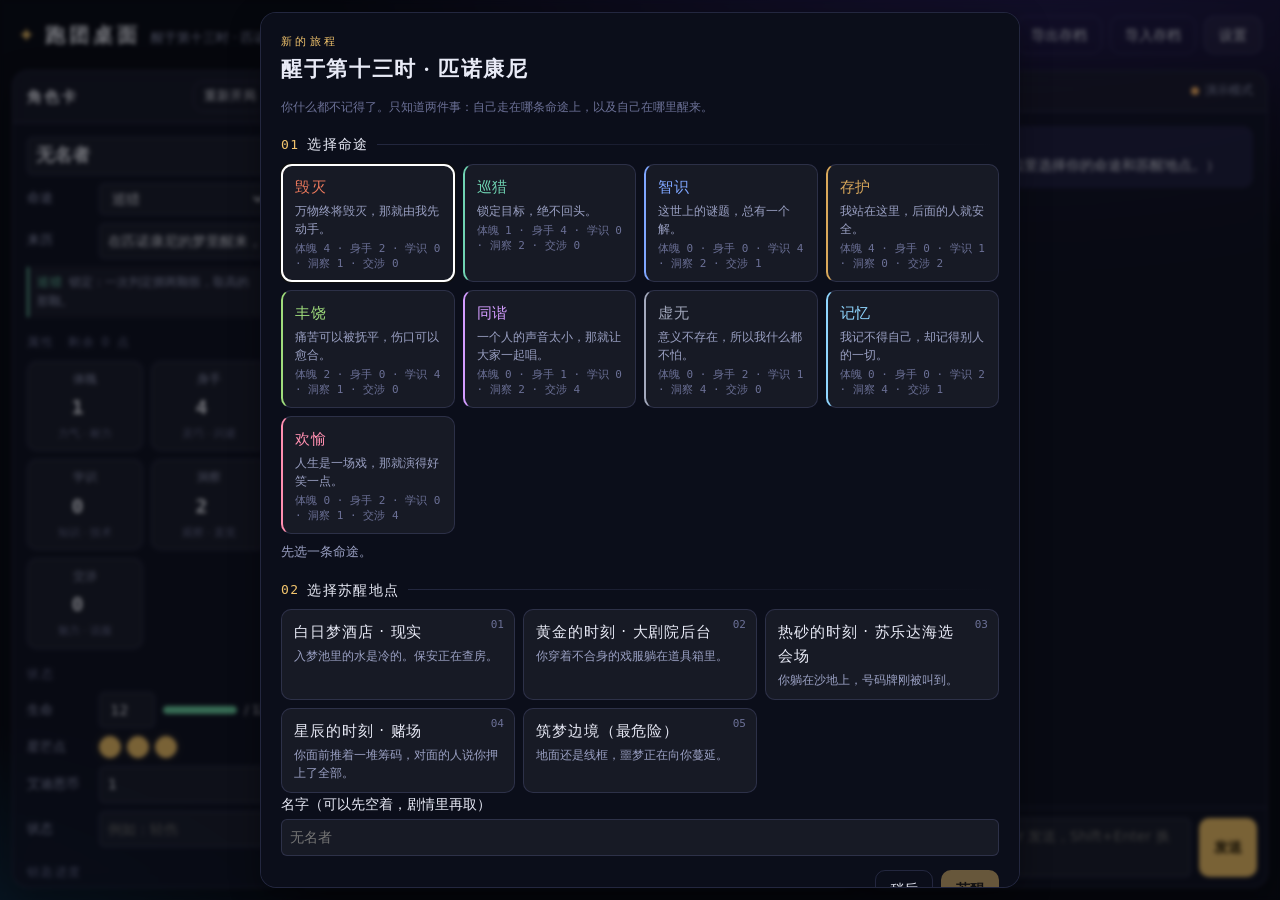
==== commit 9c25f917: "Merge pull request #3 from zyhsw34-cmd/claude/project-thread-tf6qr0 第一个本《醒于第十三时》：匹诺康尼失忆开场 + 钟盘大地图" ====
--- a/trpg-table/index.html
+++ b/trpg-table/index.html
@@ -54,7 +54,13 @@
   <section class="area-board panel" aria-labelledby="board-title">
     <header class="panel-head">
       <h2 id="board-title">桌面</h2>
-      <div class="panel-tools">
+      <!-- 剧本带大地图时才显示：在大地图和格子战场之间切换 -->
+      <div class="seg" id="board-mode" role="tablist" hidden>
+        <button class="seg-btn" data-mode="world" role="tab">大地图</button>
+        <button class="seg-btn" data-mode="grid" role="tab">战场</button>
+      </div>
+      <button class="btn btn-small btn-ghost" id="btn-map-big" hidden title="地图展开后会暂时盖住战斗区和骰子区">收起地图</button>
+      <div class="panel-tools" id="grid-tools">
         <button class="btn btn-small btn-ghost" id="btn-add-ally">+ 同伴</button>
         <button class="btn btn-small btn-ghost" id="btn-add-enemy">+ 敌人</button>
         <button class="btn btn-small btn-ghost" id="btn-remove-token" disabled>移除选中</button>
@@ -62,6 +68,7 @@
     </header>
     <div class="panel-body board-wrap">
       <div class="board" id="board" aria-label="地图，可以拖动棋子"></div>
+      <div class="world" id="world" hidden></div>
     </div>
     <footer class="panel-foot hint" id="board-hint">拖动棋子移动位置。点一下棋子选中它。</footer>
   </section>
@@ -169,18 +176,47 @@
   </form>
 </dialog>
 
+<!-- ========== 开局建卡弹窗（剧本带命途和苏醒地点时才会出现） ========== -->
+<dialog class="dialog intro-dialog" id="intro-dialog">
+  <form method="dialog" class="dialog-body">
+    <div class="intro-kicker">新的旅程</div>
+    <h2 id="intro-title">开局</h2>
+    <p class="hint">你什么都不记得了。只知道两件事：自己走在哪条命途上，以及自己在哪里醒来。</p>
+
+    <div class="intro-step"><span class="intro-no">01</span>选择命途</div>
+    <div class="pick-grid" id="intro-paths"></div>
+    <p class="intro-skill" id="intro-skill"></p>
+
+    <div class="intro-step"><span class="intro-no">02</span>选择苏醒地点</div>
+    <div class="pick-grid spawns" id="intro-spawns"></div>
+
+    <label class="field">
+      <span>名字（可以先空着，剧情里再取）</span>
+      <input id="intro-name" maxlength="12" placeholder="无名者" autocomplete="off">
+    </label>
+
+    <div class="dialog-actions">
+      <button type="button" class="btn btn-ghost" id="intro-cancel">稍后</button>
+      <button type="button" class="btn btn-accent" id="intro-go" disabled>苏醒</button>
+    </div>
+  </form>
+</dialog>
+
 <!--
   脚本按顺序加载。没有用任何框架，也不需要"编译"。
   presets/ 里是剧本预设，想加新预设就复制一个文件改内容，再在这里加一行。
 -->
 <script src="presets/default.js"></script>
+<script src="presets/penacony-13th-hour.js"></script>
 <script src="js/store.js"></script>
 <script src="js/dice.js"></script>
 <script src="js/sheet.js"></script>
 <script src="js/board.js"></script>
+<script src="js/world.js"></script>
 <script src="js/combat.js"></script>
 <script src="js/dm.js"></script>
 <script src="js/settings.js"></script>
+<script src="js/intro.js"></script>
 <script src="js/main.js"></script>
 </body>
 </html>
--- a/trpg-table/css/layout.css
+++ b/trpg-table/css/layout.css
@@ -67,3 +67,24 @@
       "sheet";
   }
 }
+
+/* ---------- 大地图展开：地图占掉战斗区和骰子区的位置 ----------
+   只在宽屏和平板横屏生效，手机上照常竖排。 */
+@media (min-width: 761px) {
+  .app.world-big .area-combat, .app.world-big .area-dice { display: none; }
+  .app.world-big {
+    grid-template-areas:
+      "header header header header"
+      "sheet  board  board  dm"
+      "sheet  board  board  dm";
+  }
+}
+@media (min-width: 761px) and (max-width: 1180px) {
+  .app.world-big {
+    grid-template-areas:
+      "header header header"
+      "board  board  dm"
+      "board  board  dm"
+      "sheet  sheet  sheet";
+  }
+}
--- a/trpg-table/css/components.css
+++ b/trpg-table/css/components.css
@@ -282,3 +282,156 @@
   .brand-sub { display: none; }
   .topbar-actions .field-inline span { display: none; }
 }
+
+/* =========================================================
+   以下是《醒于第十三时》加的零件：大地图、建卡弹窗、命途色、势力好感
+   规则来自美术研究：细线为主、黑白金加一个信息色、一屏只有一块实心金色
+   ========================================================= */
+[hidden] { display: none !important; }
+
+/* ---------- 命途点缀色（原创），只用在命途标签上 ---------- */
+[data-path-name="毁灭"] { --path-c: #ef7a5d; }
+[data-path-name="巡猎"] { --path-c: #6fd3b2; }
+[data-path-name="智识"] { --path-c: #7fa6ff; }
+[data-path-name="存护"] { --path-c: #d9a85b; }
+[data-path-name="丰饶"] { --path-c: #9fdc7c; }
+[data-path-name="同谐"] { --path-c: #d39cff; }
+[data-path-name="虚无"] { --path-c: #a3a9bd; }
+[data-path-name="记忆"] { --path-c: #8fd6ff; }
+[data-path-name="欢愉"] { --path-c: #ff8fb0; }
+
+/* ---------- 地图区：大地图 / 战场 切换 ---------- */
+.seg { display: inline-flex; border: 1px solid var(--panel-border); border-radius: var(--radius-m); overflow: hidden; margin-left: auto; margin-right: 8px; }
+.seg-btn {
+  padding: 3px 12px; font: inherit; font-size: 12px; letter-spacing: .08em;
+  background: transparent; color: var(--text-dim); border: none; cursor: pointer;
+}
+.seg-btn + .seg-btn { border-left: 1px solid var(--panel-border); }
+.seg-btn.on { color: var(--accent); background: var(--accent-soft); }
+
+.board-wrap.is-world { padding: 0; position: relative; overflow: hidden; }
+.world { position: absolute; inset: 0; touch-action: none; user-select: none; }
+.world-svg { width: 100%; height: 100%; display: block; cursor: grab; }
+.world-svg:active { cursor: grabbing; }
+
+/* 钟盘底图：全是细线 */
+.w-dial line, .w-dial circle, .w-dial path { fill: none; vector-effect: non-scaling-stroke; }
+.w-edge { stroke: var(--text-faint); stroke-width: 1; stroke-dasharray: 2 6; opacity: .7; }
+.w-edge-tick { stroke: var(--text-faint); stroke-width: 1; opacity: .35; }
+.w-thin { stroke: var(--panel-border); stroke-width: 1; }
+.w-thin.faint { opacity: .5; }
+.w-ray { stroke: var(--accent); stroke-width: 1; opacity: .16; }
+.w-tick { stroke: var(--text-faint); stroke-width: 1; opacity: .6; }
+.w-tick.major { stroke: var(--accent); opacity: .7; }
+.w-numeral { fill: var(--text-faint); font: 18px var(--font-mono); letter-spacing: .12em; text-anchor: middle; }
+.w-track { stroke: var(--accent); stroke-width: 1; opacity: .45; }
+.w-spoke { stroke: var(--panel-border); stroke-width: 1; stroke-dasharray: 1 5; }
+.w-airship { stroke: var(--link); stroke-width: 1; stroke-dasharray: 6 6; opacity: .45; }
+.w-dreamline { stroke: var(--link); stroke-width: 1; stroke-dasharray: 3 5; opacity: .6; }
+.w-note { fill: var(--text-faint); font-size: 16px; letter-spacing: .2em; text-anchor: middle; }
+.w-note.start { text-anchor: start; }
+
+/* 当前所在钟点的「时针」 */
+.w-hand { fill: var(--accent); opacity: .22; stroke: var(--accent); stroke-width: 1; vector-effect: non-scaling-stroke; transition: d .4s var(--ease); }
+
+/* 地点 */
+.w-place { cursor: pointer; outline: none; }
+.w-node { fill: var(--board-bg); stroke: var(--text-dim); stroke-width: 1.2; vector-effect: non-scaling-stroke; transition: stroke var(--speed), fill var(--speed); }
+.w-pin { fill: var(--text-faint); }
+.w-label { fill: var(--text); font-size: 24px; letter-spacing: .06em; text-anchor: middle; paint-order: stroke; stroke: var(--bg); stroke-width: 5px; stroke-linejoin: round; }
+.w-label.small { font-size: 17px; fill: var(--text-dim); opacity: 0; transition: opacity var(--speed); }
+.w-sublabel { fill: var(--text-faint); font-size: 15px; letter-spacing: .1em; text-anchor: middle; }
+.zoomed .w-label.small { opacity: 1; }
+.w-place.place:not(.center):not(.reality):not(.edge):not(.secret) .w-node { stroke: var(--text-faint); }
+.w-place.fog { opacity: .5; }
+.w-place.visited .w-node { stroke: var(--accent); }
+.w-place.visited .w-pin { fill: var(--accent); }
+.w-place:hover .w-node, .w-place:focus-visible .w-node { stroke: var(--accent); fill: var(--accent-soft); }
+.w-place:hover .w-label.small, .w-place:focus-visible .w-label.small { opacity: 1; }
+.w-place.center .w-node { stroke: var(--accent); fill: var(--accent-soft); }
+.w-place.center .w-label { font-size: 24px; }
+.w-place.reality .w-node { stroke: var(--link); }
+.w-place.edge .w-node { stroke: var(--text-faint); stroke-dasharray: 3 3; }
+.w-place.edge .w-label { fill: var(--text-dim); }
+.w-place.secret .w-node { stroke: var(--accent); fill: var(--accent-soft); }
+.w-secret-ring { fill: none; stroke: var(--accent); stroke-width: 1; stroke-dasharray: 2 4; vector-effect: non-scaling-stroke; }
+.w-place.current .w-node { stroke: var(--accent); stroke-width: 2; }
+
+/* 玩家棋子 */
+.w-token circle { fill: var(--accent); stroke: var(--board-bg); stroke-width: 2; }
+.w-token text { fill: var(--accent-text); font: 700 20px var(--font-body); text-anchor: middle; }
+.w-token { pointer-events: none; }
+
+.world-zoom { position: absolute; right: 10px; bottom: 10px; display: flex; gap: 4px; }
+.world-zoom .btn { min-width: 34px; background: var(--panel); }
+
+/* 地点卡片 */
+.world-card {
+  position: absolute; left: 12px; top: 12px; width: min(300px, calc(100% - 24px));
+  padding: 14px 16px 12px; background: var(--panel); backdrop-filter: blur(10px);
+  border: 1px solid var(--panel-border); border-left: 2px solid var(--accent);
+  border-radius: var(--radius-m); box-shadow: var(--shadow);
+}
+.world-card h3 { margin: 2px 0 6px; font-size: 16px; font-weight: 600; letter-spacing: .04em; }
+.world-card p { margin: 0 0 8px; color: var(--text-dim); font-size: 13px; line-height: 1.7; }
+.world-card-hour { font-size: 11px; letter-spacing: .2em; color: var(--accent); }
+.world-card-subs { font-size: 12px; color: var(--text-faint); margin-bottom: 8px; }
+.world-card-actions { display: flex; justify-content: flex-end; align-items: center; gap: 8px; }
+.world-card-x { position: absolute; right: 6px; top: 4px; background: none; border: none; color: var(--text-faint); font-size: 18px; cursor: pointer; }
+.linkish { background: none; border: none; padding: 0; color: var(--link); font: inherit; cursor: pointer; text-decoration: underline; text-underline-offset: 3px; }
+
+/* ---------- DM 回复里的标记 ---------- */
+.tag-chip {
+  display: inline-block; margin: 2px 4px 2px 0; padding: 0 8px;
+  font-size: 12px; color: var(--accent); border: 1px solid var(--accent-soft); border-radius: var(--radius-s);
+}
+
+/* ---------- 角色卡：命途技能、钥匙、势力 ---------- */
+.path-skill { font-size: 12px; color: var(--text-dim); line-height: 1.6; padding: 6px 8px; margin: 4px 0; border-left: 2px solid var(--path-c, var(--accent)); background: var(--surface); }
+.path-tag { color: var(--path-c, var(--accent)); margin-right: 6px; letter-spacing: .1em; }
+.key-row { display: flex; gap: 6px; }
+.key-pill {
+  flex: 1; padding: 4px 0; font: inherit; font-size: 12px; cursor: pointer;
+  color: var(--text-faint); background: transparent; border: 1px dashed var(--panel-border); border-radius: var(--radius-s);
+}
+.key-pill.on { color: var(--accent); border: 1px solid var(--accent); background: var(--accent-soft); }
+.fac-list { display: flex; flex-direction: column; gap: 2px; }
+.fac { display: grid; grid-template-columns: 1fr auto 28px auto; align-items: center; gap: 4px; font-size: 13px; }
+.fac-name { color: var(--text-dim); }
+.fac-val { text-align: center; font: 600 14px var(--font-mono); }
+.fac-val.good { color: var(--good); }
+.fac-val.bad { color: var(--bad); }
+.fac .btn { padding: 0 8px; min-height: 22px; }
+
+/* ---------- 建卡弹窗 ---------- */
+.intro-dialog { width: min(760px, calc(100vw - 24px)); max-height: calc(100dvh - 24px); }
+.intro-kicker { font-size: 11px; letter-spacing: .3em; color: var(--accent); }
+.intro-dialog h2 { margin: 2px 0 6px; letter-spacing: .08em; }
+.intro-step { margin: 16px 0 8px; font-size: 14px; letter-spacing: .1em; display: flex; align-items: center; gap: 8px; }
+.intro-step::after { content: ""; flex: 1; height: 1px; background: linear-gradient(90deg, var(--panel-border), transparent); }
+.intro-no { font: 13px var(--font-mono); color: var(--accent); letter-spacing: .1em; }
+.pick-grid { display: grid; grid-template-columns: repeat(auto-fill, minmax(150px, 1fr)); gap: 8px; }
+.pick-grid.spawns { grid-template-columns: repeat(auto-fill, minmax(200px, 1fr)); }
+.pick {
+  position: relative; display: flex; flex-direction: column; gap: 3px; text-align: left;
+  padding: 10px 12px; font: inherit; color: var(--text); cursor: pointer;
+  background: var(--surface); border: 1px solid var(--panel-border); border-radius: var(--radius-m);
+  transition: border-color var(--speed), background var(--speed);
+}
+.pick:hover { background: var(--surface-hover); }
+.pick.on { border-color: var(--accent); background: var(--accent-soft); }
+.path-pick { border-left: 2px solid var(--path-c, var(--panel-border)); }
+.path-pick .pick-title { color: var(--path-c, var(--text)); }
+.pick-title { font-size: 15px; letter-spacing: .06em; }
+.pick-line { font-size: 12px; color: var(--text-dim); line-height: 1.5; }
+.pick-meta { font: 11px var(--font-mono); color: var(--text-faint); }
+.spawn-pick .pick-title { padding-right: 22px; }
+.pick-no { position: absolute; right: 10px; top: 8px; font: 11px var(--font-mono); color: var(--text-faint); }
+.intro-skill { min-height: 1.6em; margin: 8px 0 0; font-size: 13px; color: var(--text-dim); }
+.intro-skill b { color: var(--accent); font-weight: 600; margin-right: 4px; }
+
+@media (prefers-reduced-motion: reduce) {
+  .w-hand, .w-node, .w-label.small, .pick { transition: none; }
+}
+/* 手机上地图本来就是单独一行，不需要「展开 / 收起」 */
+@media (max-width: 760px) { #btn-map-big { display: none !important; } }
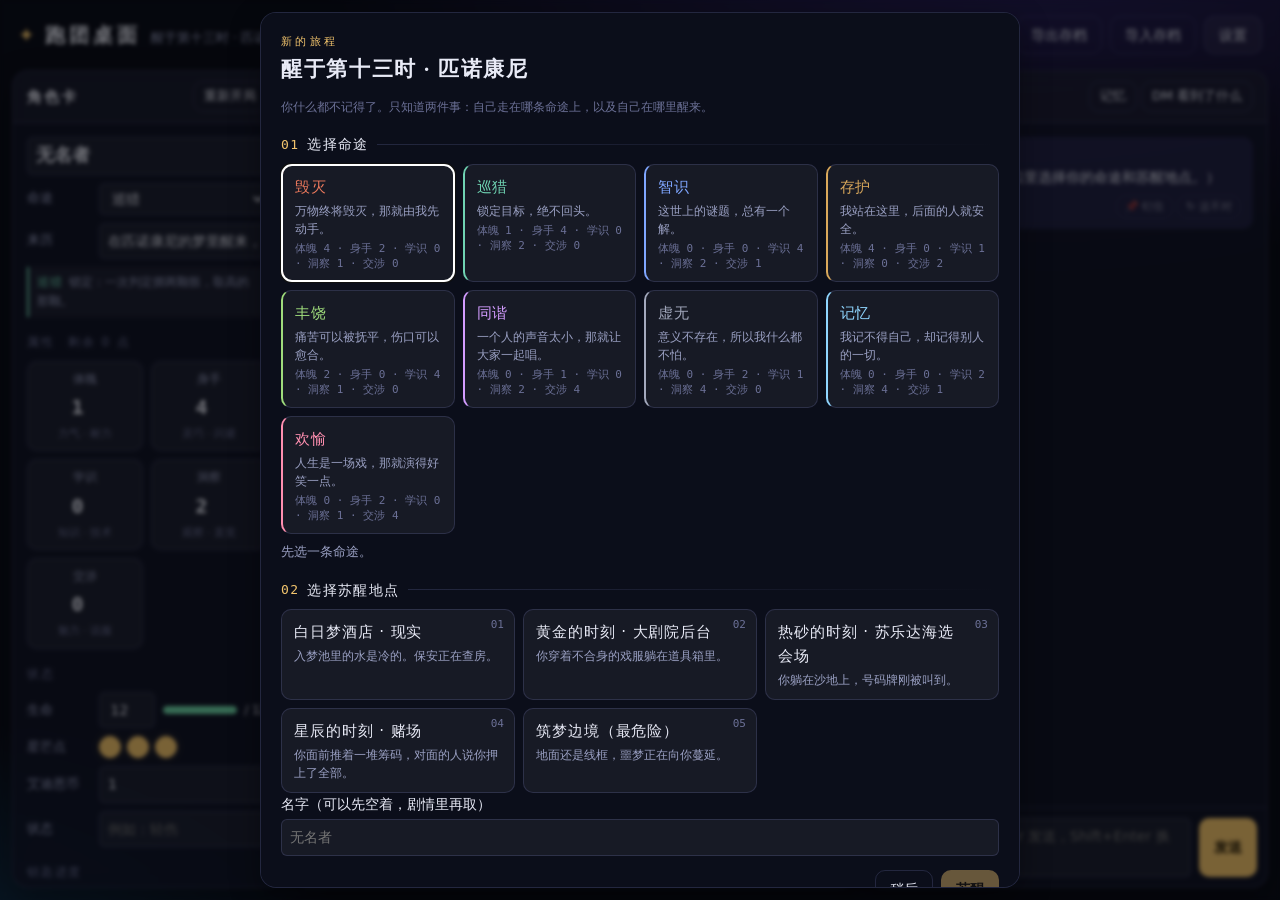
==== commit 775fff4d: "Merge pull request #4 from zyhsw34-cmd/claude/project-thread-eaesjv 让 AI DM 不跑偏、少幻觉、记得住：分层资料、事实表、代码判" ====
--- a/trpg-table/index.html
+++ b/trpg-table/index.html
@@ -127,6 +127,10 @@
     <header class="panel-head">
       <h2 id="dm-title">DM</h2>
       <span class="status-dot" id="dm-status">演示模式</span>
+      <div class="panel-tools">
+        <button class="btn btn-small btn-ghost" id="btn-memory" title="前情摘要、钉住的笔记、线索、资料卡">记忆</button>
+        <button class="btn btn-small btn-ghost" id="btn-peek" title="看看这一轮会发给 AI 的全部资料">DM 看到了什么</button>
+      </div>
     </header>
     <div class="panel-body chat" id="chat" aria-live="polite"></div>
     <form class="chat-input" id="chat-form">
@@ -198,6 +202,83 @@
     <div class="dialog-actions">
       <button type="button" class="btn btn-ghost" id="intro-cancel">稍后</button>
       <button type="button" class="btn btn-accent" id="intro-go" disabled>苏醒</button>
+    </div>
+  </form>
+</dialog>
+
+<!-- ========== 记忆弹窗 ========== -->
+<dialog class="dialog memory-dialog" id="memory-dialog">
+  <form method="dialog" class="dialog-body">
+    <h2>DM 的记忆</h2>
+    <p class="hint">这里的东西每一轮都会交给 DM。写错了可以直接改。</p>
+
+    <div class="mem-section" id="mem-act-wrap">
+      <h3>剧情进度</h3>
+      <select id="mem-act"></select>
+      <small class="hint">DM 写【推进：下一幕】时会自动往后走；觉得不对可以在这里手动改。</small>
+    </div>
+
+    <div class="mem-section">
+      <h3>钉住的笔记 <small>一直带着</small></h3>
+      <ul class="mem-list" id="mem-pins"></ul>
+      <div class="mem-add" id="mem-pin-form" data-form>
+        <input id="mem-pin-text" maxlength="200" placeholder="例如：我答应过多莉帮她交房租">
+        <button type="button" class="btn btn-small" data-submit>钉住</button>
+      </div>
+    </div>
+
+    <div class="mem-section">
+      <h3>已发现的线索</h3>
+      <ul class="mem-list" id="mem-clues"></ul>
+      <div class="mem-add" id="mem-clue-form" data-form>
+        <input id="mem-clue-text" maxlength="80" placeholder="手动补一条线索">
+        <button type="button" class="btn btn-small" data-submit>添加</button>
+      </div>
+    </div>
+
+    <div class="mem-section">
+      <h3>前情摘要 <small id="mem-summary-meta"></small></h3>
+      <textarea id="mem-summary" rows="7" placeholder="对话变长以后，DM 会自动把较早的内容整理到这里。"></textarea>
+      <button type="button" class="btn btn-small" id="mem-summarize">现在整理一次</button>
+    </div>
+
+    <div class="mem-section">
+      <h3>资料卡 <small>最近的对话里出现关键词时才带上</small></h3>
+      <ul class="mem-list mem-cards" id="mem-lore"></ul>
+      <div class="mem-add mem-add-lore" id="mem-lore-form" data-form>
+        <input id="mem-lore-keys" placeholder="关键词，用顿号隔开：多莉、筑梦师">
+        <textarea id="mem-lore-text" rows="2" placeholder="卡片内容"></textarea>
+        <button type="button" class="btn btn-small" data-submit>加一张卡</button>
+      </div>
+    </div>
+
+    <div class="dialog-actions">
+      <button class="btn btn-accent" value="close">关闭</button>
+    </div>
+  </form>
+</dialog>
+
+<!-- ========== DM 看到了什么 ========== -->
+<dialog class="dialog peek-dialog" id="peek-dialog">
+  <form method="dialog" class="dialog-body">
+    <h2>这一轮 DM 会看到的资料</h2>
+    <p class="hint" id="peek-meta"></p>
+    <div id="peek-body" class="peek-body"></div>
+    <div class="dialog-actions">
+      <button class="btn btn-accent" value="close">关闭</button>
+    </div>
+  </form>
+</dialog>
+
+<!-- ========== 这不对 ========== -->
+<dialog class="dialog" id="wrong-dialog">
+  <form method="dialog" class="dialog-body">
+    <h2>DM 哪里说错了？</h2>
+    <p class="hint">写一句就行。上一条回复会被撤掉，DM 会带着你的话重写。</p>
+    <textarea id="wrong-text" rows="3" placeholder="例如：我背包里没有钥匙；多莉不可能知道第十三时"></textarea>
+    <div class="dialog-actions">
+      <button class="btn btn-ghost" value="cancel">算了</button>
+      <button class="btn btn-accent" value="send">让它重写</button>
     </div>
   </form>
 </dialog>
@@ -214,7 +295,10 @@
 <script src="js/board.js"></script>
 <script src="js/world.js"></script>
 <script src="js/combat.js"></script>
+<script src="js/facts.js"></script>
+<script src="js/director.js"></script>
 <script src="js/dm.js"></script>
+<script src="js/memory.js"></script>
 <script src="js/settings.js"></script>
 <script src="js/intro.js"></script>
 <script src="js/main.js"></script>
--- a/trpg-table/css/components.css
+++ b/trpg-table/css/components.css
@@ -435,3 +435,32 @@
 }
 /* 手机上地图本来就是单独一行，不需要「展开 / 收起」 */
 @media (max-width: 760px) { #btn-map-big { display: none !important; } }
+
+/* ---------- DM 记忆 / DM 看到了什么 / 消息小按钮（director.js、memory.js） ---------- */
+.area-dm .panel-head .panel-tools { margin-left: auto; display: flex; gap: 4px; }
+.msg-tools { display: flex; gap: 4px; justify-content: flex-end; margin-top: 6px; font-family: var(--font-body, inherit); }
+.msg-tools .btn { font-size: 11px; padding: 2px 8px; opacity: .55; }
+.msg:hover .msg-tools .btn, .msg-tools .btn:focus-visible { opacity: 1; }
+@media (hover: none) { .msg-tools .btn { opacity: .8; } }
+
+.memory-dialog, .peek-dialog { width: min(640px, calc(100vw - 32px)); }
+.memory-dialog .dialog-body, .peek-dialog .dialog-body { max-height: calc(100vh - 64px); overflow: auto; }
+.mem-section { border-top: 1px solid var(--panel-border); padding: 12px 0; }
+.mem-section h3 { margin: 0 0 8px; font-size: 14px; }
+.mem-section h3 small { font-weight: 400; color: var(--text-faint); margin-left: 6px; }
+.mem-section textarea, .peek-dialog textarea, #wrong-text { width: 100%; box-sizing: border-box; font: inherit; }
+.mem-list { list-style: none; margin: 0 0 8px; padding: 0; display: grid; gap: 4px; }
+.mem-list li { display: flex; gap: 8px; align-items: flex-start; justify-content: space-between;
+  padding: 6px 8px; border-radius: var(--radius-m); background: var(--msg-player); font-size: 13px; }
+.mem-list li.empty { background: none; color: var(--text-faint); padding-left: 0; }
+.mem-cards li.on { outline: 1px solid var(--link); }
+.mem-card-text { color: var(--text-dim); margin-top: 2px; white-space: pre-wrap; }
+.mem-list .tag { color: var(--link); }
+.mem-add { display: flex; gap: 6px; }
+.mem-add input { flex: 1; }
+.mem-add-lore { flex-direction: column; align-items: stretch; }
+.mem-add-lore .btn { align-self: flex-end; }
+.peek-body details { border: 1px solid var(--panel-border); border-radius: var(--radius-m); margin-bottom: 8px; }
+.peek-body summary { cursor: pointer; padding: 6px 10px; font-size: 13px; color: var(--text-dim); }
+.peek-body pre { margin: 0; padding: 8px 10px; white-space: pre-wrap; word-break: break-word; font-size: 12px; line-height: 1.6;
+  max-height: 50vh; overflow: auto; border-top: 1px solid var(--panel-border); }
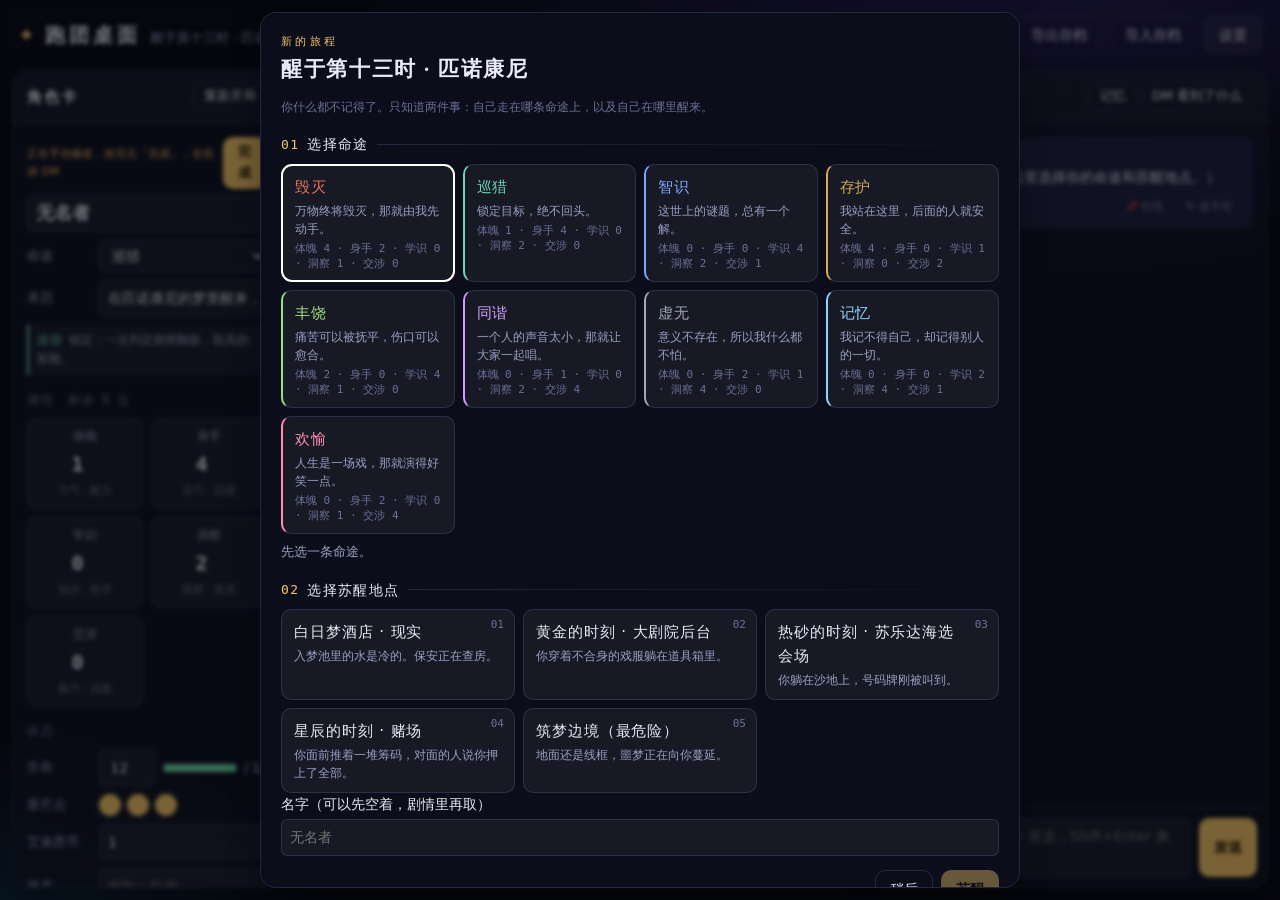
==== commit 87a9de4e: "Keep the DM on-scene and make the sheet/ledger give feedback - director.js: rules against unrelated " ====
--- a/trpg-table/index.html
+++ b/trpg-table/index.html
@@ -299,6 +299,7 @@
 <script src="js/director.js"></script>
 <script src="js/dm.js"></script>
 <script src="js/memory.js"></script>
+<script src="js/ledger.js"></script>
 <script src="js/settings.js"></script>
 <script src="js/intro.js"></script>
 <script src="js/main.js"></script>
--- a/trpg-table/css/components.css
+++ b/trpg-table/css/components.css
@@ -464,3 +464,51 @@
 .peek-body summary { cursor: pointer; padding: 6px 10px; font-size: 13px; color: var(--text-dim); }
 .peek-body pre { margin: 0; padding: 8px 10px; white-space: pre-wrap; word-break: break-word; font-size: 12px; line-height: 1.6;
   max-height: 50vh; overflow: auto; border-top: 1px solid var(--panel-border); }
+
+/* ---------- 行囊与线索（ledger.js）：类名都以 ledger- 开头 ---------- */
+.ledger { display: grid; gap: 6px; font-size: 13px; }
+.ledger-slot:empty { display: none; }
+.ledger-head { display: flex; align-items: center; justify-content: space-between; font-family: var(--font-display); letter-spacing: .1em; color: var(--text-dim); }
+.ledger-act { color: var(--accent); font-size: 12px; letter-spacing: .05em; }
+.ledger-scene { font-size: 12px; color: var(--text-dim); padding: 6px 8px; border-left: 2px solid var(--link); background: var(--surface); line-height: 1.6; }
+.ledger-sub { font-size: 11px; letter-spacing: .15em; color: var(--text-faint); margin-top: 4px; }
+.ledger-sub small { color: var(--text-dim); margin-left: 4px; letter-spacing: 0; }
+.ledger-row { display: flex; flex-wrap: wrap; gap: 4px; }
+.ledger-pill { display: inline-flex; align-items: center; gap: 4px; padding: 2px 4px 2px 8px; border-radius: var(--radius-s);
+  border: 1px solid var(--accent-soft); background: var(--surface); line-height: 1.6; }
+.ledger-pill.person { border-color: var(--ally); padding-right: 8px; }
+.ledger-pill.outside { border-style: dashed; }
+.ledger-pill button { background: none; border: none; color: var(--text-faint); cursor: pointer; font-size: 14px; line-height: 1; padding: 0 2px; }
+.ledger-pill button:hover { color: var(--bad); }
+.ledger-empty { color: var(--text-faint); }
+.ledger-add { display: flex; gap: 6px; }
+.ledger-add input { flex: 1; }
+.ledger-clues { margin: 0; padding-left: 20px; display: grid; gap: 2px; color: var(--text); }
+.ledger-clues li::marker { color: var(--accent); }
+.ledger-clues .ledger-empty { list-style: none; margin-left: -20px; }
+.ledger-more { font-size: 12px; justify-self: start; }
+
+/* 聊天里的记账小标签 */
+.ledger-chips { display: flex; flex-wrap: wrap; gap: 4px; margin-top: 8px; font-family: var(--font-body); }
+.ledger-chip { font: inherit; font-size: 12px; padding: 1px 8px; border-radius: var(--radius-s); cursor: pointer;
+  background: var(--surface); color: var(--text); border: 1px solid var(--panel-border); }
+.ledger-chip.plus { border-color: var(--good); color: var(--good); }
+.ledger-chip.minus { border-color: var(--bad); color: var(--bad); }
+.ledger-chip.outside { border-style: dashed; }
+.ledger-chip.undone { text-decoration: line-through; opacity: .55; }
+.ledger-chip.fail, .ledger-chip.wait { opacity: .5; cursor: default; border-style: dotted; }
+
+/* 右下角的小提示 */
+.ledger-toasts { position: fixed; right: 16px; bottom: 16px; display: grid; gap: 6px; z-index: 1000; pointer-events: none; max-width: calc(100vw - 32px); }
+.ledger-toast { padding: 8px 14px; border-radius: var(--radius-m); background: var(--panel); border: 1px solid var(--panel-border);
+  color: var(--text); font-size: 13px; box-shadow: var(--shadow); backdrop-filter: blur(6px); animation: ledger-in .2s var(--ease); transition: opacity .5s, transform .5s; }
+.ledger-toast.good { border-color: var(--good); }
+.ledger-toast.bad { border-color: var(--bad); }
+.ledger-toast.out { opacity: 0; transform: translateY(6px); }
+@keyframes ledger-in { from { opacity: 0; transform: translateY(8px); } }
+
+/* 角色卡的「手动修改」锁 */
+.sheet-lockbar { display: flex; align-items: center; justify-content: space-between; gap: 8px; font-size: 11px; color: var(--text-faint); margin-bottom: 6px; }
+.sheet-lockbar.editing { color: var(--warn); }
+#sheet input[readonly] { cursor: default; }
+#sheet input[readonly]:focus { outline: none; }
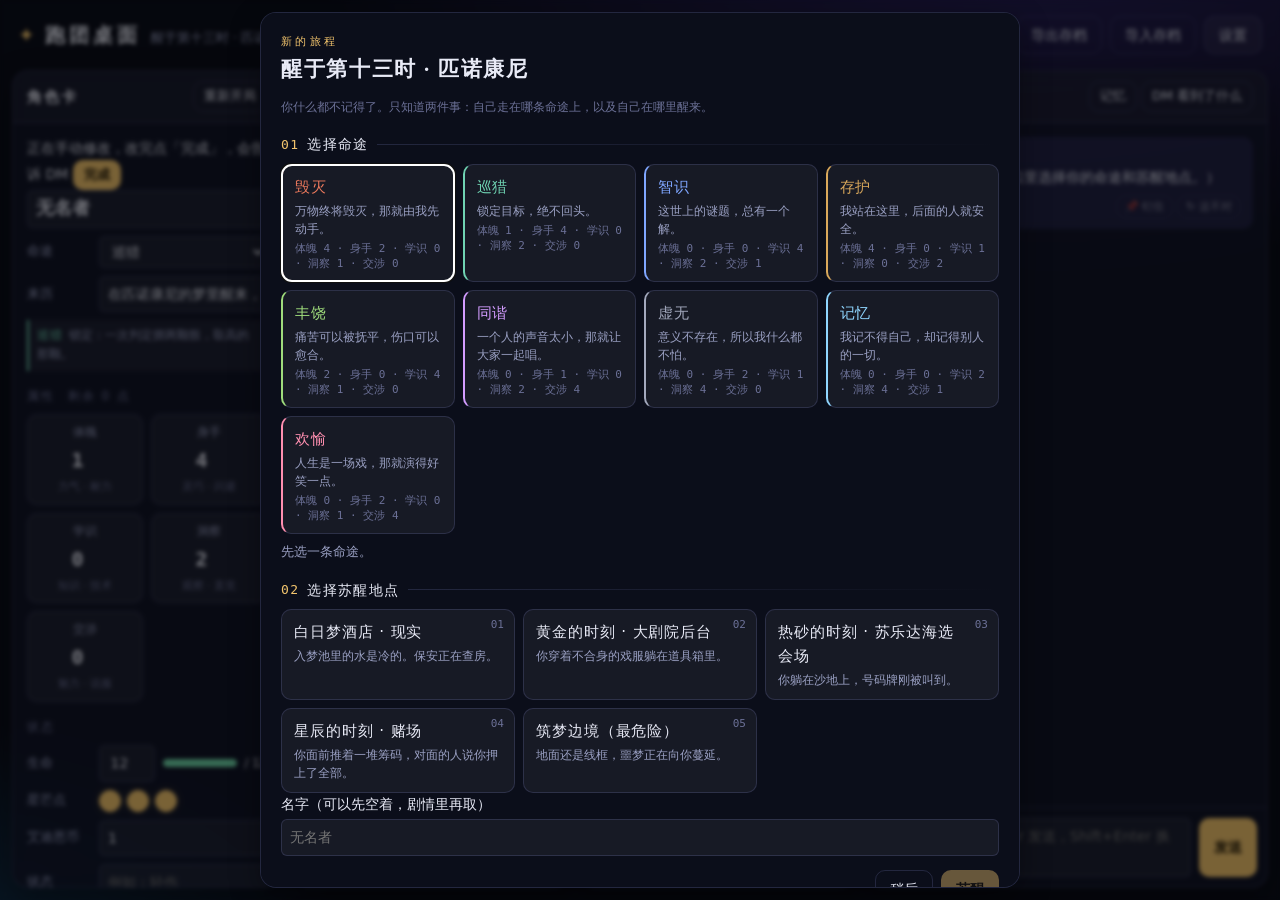
==== commit aee0c8fa: "主界面改成「当前场景」：大地图收进弹窗 - 中间最大的区域改成当前场景小地图，按所在地点自动换平面图和路人 - DM 回复写到主线人物名字时，人物自动出现在场景里 - 匹诺康尼钟盘地图改成按钮打开的大" ====
--- a/trpg-table/index.html
+++ b/trpg-table/index.html
@@ -50,50 +50,40 @@
     <div class="panel-body" id="sheet"></div>
   </section>
 
-  <!-- ========== 地图 / 桌面区 ========== -->
+  <!-- ========== 当前场景（主界面中间） ==========
+       显示你现在所在的地方、场景里的人和他们的位置。打架也在这里。
+       整张匹诺康尼大地图放在弹窗里，点「匹诺康尼地图」打开。 -->
   <section class="area-board panel" aria-labelledby="board-title">
     <header class="panel-head">
-      <h2 id="board-title">桌面</h2>
-      <!-- 剧本带大地图时才显示：在大地图和格子战场之间切换 -->
-      <div class="seg" id="board-mode" role="tablist" hidden>
-        <button class="seg-btn" data-mode="world" role="tab">大地图</button>
-        <button class="seg-btn" data-mode="grid" role="tab">战场</button>
-      </div>
-      <button class="btn btn-small btn-ghost" id="btn-map-big" hidden title="地图展开后会暂时盖住战斗区和骰子区">收起地图</button>
-      <div class="panel-tools" id="grid-tools">
-        <button class="btn btn-small btn-ghost" id="btn-add-ally">+ 同伴</button>
-        <button class="btn btn-small btn-ghost" id="btn-add-enemy">+ 敌人</button>
-        <button class="btn btn-small btn-ghost" id="btn-remove-token" disabled>移除选中</button>
-      </div>
-    </header>
-    <div class="panel-body board-wrap">
-      <div class="board" id="board" aria-label="地图，可以拖动棋子"></div>
-      <div class="world" id="world" hidden></div>
-    </div>
-    <footer class="panel-foot hint" id="board-hint">拖动棋子移动位置。点一下棋子选中它。</footer>
-  </section>
-
-  <!-- ========== 战斗区 ========== -->
-  <section class="area-combat panel" aria-labelledby="combat-title">
-    <header class="panel-head">
-      <h2 id="combat-title">战斗</h2>
+      <h2 id="board-title">当前场景</h2>
+      <span class="scene-name" id="scene-name"></span>
       <div class="panel-tools">
+        <button class="btn btn-small btn-ghost" id="btn-world" hidden title="看整张匹诺康尼地图，选择要去的地方">匹诺康尼地图</button>
         <span class="round-badge" id="round-badge">未开始</span>
         <button class="btn btn-small" id="btn-initiative">投先攻</button>
         <button class="btn btn-small btn-ghost" id="btn-next-turn">下一位</button>
         <button class="btn btn-small btn-ghost" id="btn-end-combat">结束</button>
       </div>
     </header>
-    <div class="panel-body combat-body">
+    <div class="panel-body board-wrap">
+      <!-- 行动顺序条：叠在场景左上角 -->
       <ol class="turn-list" id="turn-list"></ol>
-      <ul class="log" id="combat-log" aria-live="polite"></ul>
-    </div>
+      <div class="board" id="board" aria-label="当前场景，可以拖动棋子"></div>
+    </div>
+    <footer class="panel-foot board-foot">
+      <span class="hint" id="board-hint">拖动棋子移动位置，点一下选中。</span>
+      <span class="panel-tools">
+        <button class="btn btn-small btn-ghost" id="btn-add-ally">+ 同伴</button>
+        <button class="btn btn-small btn-ghost" id="btn-add-enemy">+ 敌人</button>
+        <button class="btn btn-small btn-ghost" id="btn-remove-token" disabled>移除选中</button>
+      </span>
+    </footer>
   </section>
 
   <!-- ========== 骰子区 ========== -->
   <section class="area-dice panel" aria-labelledby="dice-title">
     <header class="panel-head">
-      <h2 id="dice-title">骰子</h2>
+      <h2 id="dice-title">判定</h2>
       <label class="field-inline small">
         <input type="checkbox" id="dice-to-dm" checked>
         <span>结果告诉 DM</span>
@@ -119,7 +109,19 @@
         </select>
         <button class="btn btn-small btn-accent">检定</button>
       </form>
-    </div>
+      <!-- 掷骰和战斗的记录 -->
+      <ul class="log" id="combat-log" aria-live="polite"></ul>
+    </div>
+  </section>
+
+  <!-- ========== 线索与物品 ==========
+       内容由 js/ledger.js 渲染（DM 用标记增减，代码校验）。
+       ledger.js 还没加载时，先用一个只读的简易版顶上。 -->
+  <section class="area-ledger panel" aria-labelledby="ledger-title">
+    <header class="panel-head">
+      <h2 id="ledger-title">线索与物品</h2>
+    </header>
+    <div class="panel-body" id="ledger"></div>
   </section>
 
   <!-- ========== DM 区 ========== -->
@@ -140,6 +142,16 @@
   </section>
 
 </div>
+
+<!-- ========== 匹诺康尼大地图（弹窗） ========== -->
+<dialog class="dialog world-dialog" id="world-dialog" aria-labelledby="world-title">
+  <div class="world-dialog-head">
+    <h2 id="world-title">匹诺康尼</h2>
+    <span class="hint">点地点看介绍，点「前往」就会过去并告诉 DM。滚轮或双指缩放，拖动空白处移动。</span>
+    <button class="btn btn-small btn-ghost" id="world-close">关闭</button>
+  </div>
+  <div class="world-dialog-body"><div class="world" id="world"></div></div>
+</dialog>
 
 <!-- ========== 设置弹窗 ========== -->
 <dialog class="dialog" id="settings-dialog">
@@ -294,12 +306,12 @@
 <script src="js/sheet.js"></script>
 <script src="js/board.js"></script>
 <script src="js/world.js"></script>
+<script src="js/scene.js"></script>
 <script src="js/combat.js"></script>
 <script src="js/facts.js"></script>
 <script src="js/director.js"></script>
 <script src="js/dm.js"></script>
 <script src="js/memory.js"></script>
-<script src="js/ledger.js"></script>
 <script src="js/settings.js"></script>
 <script src="js/intro.js"></script>
 <script src="js/main.js"></script>
--- a/trpg-table/css/layout.css
+++ b/trpg-table/css/layout.css
@@ -22,19 +22,19 @@
   height: 100vh;
   height: 100dvh;
 
-  /* 宽屏：角色卡 | 桌面（下方是 战斗 + 骰子）| DM */
-  grid-template-columns: 270px minmax(0, 1fr) 290px minmax(320px, 400px);
-  grid-template-rows: auto minmax(0, 1fr) minmax(0, 350px);
+  /* 宽屏：角色卡 | 当前场景（下方是 判定 + 线索与物品）| DM */
+  grid-template-columns: 270px minmax(0, 1fr) minmax(0, 1fr) minmax(320px, 400px);
+  grid-template-rows: auto minmax(0, 1fr) minmax(0, 340px);
   grid-template-areas:
     "header header header header"
     "sheet  board  board  dm"
-    "sheet  combat dice   dm";
+    "sheet  dice   ledger dm";
 }
 
 .area-header { grid-area: header; }
 .area-sheet  { grid-area: sheet; }
 .area-board  { grid-area: board; }
-.area-combat { grid-area: combat; }
+.area-ledger { grid-area: ledger; }
 .area-dice   { grid-area: dice; }
 .area-dm     { grid-area: dm; }
 
@@ -43,12 +43,12 @@
   .app {
     height: auto;
     min-height: 100dvh;
-    grid-template-columns: minmax(0, 1fr) 270px minmax(300px, 360px);
+    grid-template-columns: minmax(0, 1fr) minmax(0, 1fr) minmax(300px, 360px);
     grid-template-rows: auto 460px 360px auto;
     grid-template-areas:
       "header header header"
       "board  board  dm"
-      "combat dice   dm"
+      "dice   ledger dm"
       "sheet  sheet  sheet";
   }
 }
@@ -57,34 +57,14 @@
 @media (max-width: 760px) {
   .app {
     grid-template-columns: minmax(0, 1fr);
-    grid-template-rows: auto 70dvh 420px 360px auto auto;
+    grid-template-rows: auto 70dvh 420px auto auto auto;
     grid-template-areas:
       "header"
       "dm"
       "board"
-      "combat"
       "dice"
+      "ledger"
       "sheet";
   }
 }
 
-/* ---------- 大地图展开：地图占掉战斗区和骰子区的位置 ----------
-   只在宽屏和平板横屏生效，手机上照常竖排。 */
-@media (min-width: 761px) {
-  .app.world-big .area-combat, .app.world-big .area-dice { display: none; }
-  .app.world-big {
-    grid-template-areas:
-      "header header header header"
-      "sheet  board  board  dm"
-      "sheet  board  board  dm";
-  }
-}
-@media (min-width: 761px) and (max-width: 1180px) {
-  .app.world-big {
-    grid-template-areas:
-      "header header header"
-      "board  board  dm"
-      "board  board  dm"
-      "sheet  sheet  sheet";
-  }
-}
--- a/trpg-table/css/components.css
+++ b/trpg-table/css/components.css
@@ -300,19 +300,17 @@
 [data-path-name="记忆"] { --path-c: #8fd6ff; }
 [data-path-name="欢愉"] { --path-c: #ff8fb0; }
 
-/* ---------- 地图区：大地图 / 战场 切换 ---------- */
-.seg { display: inline-flex; border: 1px solid var(--panel-border); border-radius: var(--radius-m); overflow: hidden; margin-left: auto; margin-right: 8px; }
-.seg-btn {
-  padding: 3px 12px; font: inherit; font-size: 12px; letter-spacing: .08em;
-  background: transparent; color: var(--text-dim); border: none; cursor: pointer;
-}
-.seg-btn + .seg-btn { border-left: 1px solid var(--panel-border); }
-.seg-btn.on { color: var(--accent); background: var(--accent-soft); }
-
-.board-wrap.is-world { padding: 0; position: relative; overflow: hidden; }
+/* ---------- 匹诺康尼大地图弹窗 ---------- */
+.world-dialog { width: min(1200px, calc(100vw - 24px)); height: calc(100dvh - 24px); max-height: none; padding: 0; }
+.world-dialog[open] { display: flex; flex-direction: column; }
+.world-dialog-head { display: flex; align-items: center; gap: 12px; padding: 10px 16px; border-bottom: 1px solid var(--panel-border); }
+.world-dialog-head h2 { margin: 0; font-size: 16px; letter-spacing: .12em; }
+.world-dialog-head .hint { flex: 1; font-size: 12px; }
+.world-dialog-body { position: relative; flex: 1; min-height: 0; background: var(--board-bg); }
 .world { position: absolute; inset: 0; touch-action: none; user-select: none; }
 .world-svg { width: 100%; height: 100%; display: block; cursor: grab; }
 .world-svg:active { cursor: grabbing; }
+@media (max-width: 760px) { .world-dialog-head .hint { display: none; } }
 
 /* 钟盘底图：全是细线 */
 .w-dial line, .w-dial circle, .w-dial path { fill: none; vector-effect: non-scaling-stroke; }
@@ -433,8 +431,6 @@
 @media (prefers-reduced-motion: reduce) {
   .w-hand, .w-node, .w-label.small, .pick { transition: none; }
 }
-/* 手机上地图本来就是单独一行，不需要「展开 / 收起」 */
-@media (max-width: 760px) { #btn-map-big { display: none !important; } }
 
 /* ---------- DM 记忆 / DM 看到了什么 / 消息小按钮（director.js、memory.js） ---------- */
 .area-dm .panel-head .panel-tools { margin-left: auto; display: flex; gap: 4px; }
@@ -465,50 +461,45 @@
 .peek-body pre { margin: 0; padding: 8px 10px; white-space: pre-wrap; word-break: break-word; font-size: 12px; line-height: 1.6;
   max-height: 50vh; overflow: auto; border-top: 1px solid var(--panel-border); }
 
-/* ---------- 行囊与线索（ledger.js）：类名都以 ledger- 开头 ---------- */
-.ledger { display: grid; gap: 6px; font-size: 13px; }
-.ledger-slot:empty { display: none; }
-.ledger-head { display: flex; align-items: center; justify-content: space-between; font-family: var(--font-display); letter-spacing: .1em; color: var(--text-dim); }
-.ledger-act { color: var(--accent); font-size: 12px; letter-spacing: .05em; }
-.ledger-scene { font-size: 12px; color: var(--text-dim); padding: 6px 8px; border-left: 2px solid var(--link); background: var(--surface); line-height: 1.6; }
-.ledger-sub { font-size: 11px; letter-spacing: .15em; color: var(--text-faint); margin-top: 4px; }
-.ledger-sub small { color: var(--text-dim); margin-left: 4px; letter-spacing: 0; }
-.ledger-row { display: flex; flex-wrap: wrap; gap: 4px; }
-.ledger-pill { display: inline-flex; align-items: center; gap: 4px; padding: 2px 4px 2px 8px; border-radius: var(--radius-s);
-  border: 1px solid var(--accent-soft); background: var(--surface); line-height: 1.6; }
-.ledger-pill.person { border-color: var(--ally); padding-right: 8px; }
-.ledger-pill.outside { border-style: dashed; }
-.ledger-pill button { background: none; border: none; color: var(--text-faint); cursor: pointer; font-size: 14px; line-height: 1; padding: 0 2px; }
-.ledger-pill button:hover { color: var(--bad); }
-.ledger-empty { color: var(--text-faint); }
-.ledger-add { display: flex; gap: 6px; }
-.ledger-add input { flex: 1; }
-.ledger-clues { margin: 0; padding-left: 20px; display: grid; gap: 2px; color: var(--text); }
-.ledger-clues li::marker { color: var(--accent); }
-.ledger-clues .ledger-empty { list-style: none; margin-left: -20px; }
-.ledger-more { font-size: 12px; justify-self: start; }
-
-/* 聊天里的记账小标签 */
-.ledger-chips { display: flex; flex-wrap: wrap; gap: 4px; margin-top: 8px; font-family: var(--font-body); }
-.ledger-chip { font: inherit; font-size: 12px; padding: 1px 8px; border-radius: var(--radius-s); cursor: pointer;
-  background: var(--surface); color: var(--text); border: 1px solid var(--panel-border); }
-.ledger-chip.plus { border-color: var(--good); color: var(--good); }
-.ledger-chip.minus { border-color: var(--bad); color: var(--bad); }
-.ledger-chip.outside { border-style: dashed; }
-.ledger-chip.undone { text-decoration: line-through; opacity: .55; }
-.ledger-chip.fail, .ledger-chip.wait { opacity: .5; cursor: default; border-style: dotted; }
-
-/* 右下角的小提示 */
-.ledger-toasts { position: fixed; right: 16px; bottom: 16px; display: grid; gap: 6px; z-index: 1000; pointer-events: none; max-width: calc(100vw - 32px); }
-.ledger-toast { padding: 8px 14px; border-radius: var(--radius-m); background: var(--panel); border: 1px solid var(--panel-border);
-  color: var(--text); font-size: 13px; box-shadow: var(--shadow); backdrop-filter: blur(6px); animation: ledger-in .2s var(--ease); transition: opacity .5s, transform .5s; }
-.ledger-toast.good { border-color: var(--good); }
-.ledger-toast.bad { border-color: var(--bad); }
-.ledger-toast.out { opacity: 0; transform: translateY(6px); }
-@keyframes ledger-in { from { opacity: 0; transform: translateY(8px); } }
-
-/* 角色卡的「手动修改」锁 */
-.sheet-lockbar { display: flex; align-items: center; justify-content: space-between; gap: 8px; font-size: 11px; color: var(--text-faint); margin-bottom: 6px; }
-.sheet-lockbar.editing { color: var(--warn); }
-#sheet input[readonly] { cursor: default; }
-#sheet input[readonly]:focus { outline: none; }
+/* =========================================================
+   当前场景（主界面中间）
+   ========================================================= */
+.scene-name { font-size: 13px; color: var(--accent); letter-spacing: .06em; margin-right: auto; margin-left: 10px;
+  white-space: nowrap; overflow: hidden; text-overflow: ellipsis; min-width: 0; }
+.area-board .panel-head { gap: 8px; }
+.board-wrap { position: relative; }
+.board-foot { display: flex; align-items: center; justify-content: space-between; gap: 8px; flex-wrap: wrap; }
+
+/* 场景里的区域：细线框 + 左上角小标题 */
+.zone { border-style: solid; border-color: var(--board-line); background: transparent; letter-spacing: .1em; }
+.zone::before { content: ""; position: absolute; left: -1px; top: -1px; width: 10px; height: 10px;
+  border-left: 1px solid var(--accent); border-top: 1px solid var(--accent); opacity: .7; }
+.zone.exit { border-style: dashed; color: var(--link); }
+.scene-watermark { position: absolute; right: 10px; bottom: 6px; font-size: 22px; letter-spacing: .3em;
+  color: var(--text-faint); opacity: .12; pointer-events: none; white-space: nowrap; }
+@media (max-width: 760px) { .scene-watermark { display: none; } }
+
+/* NPC（中立）棋子 */
+.token[data-kind="npc"] { --c: var(--text-dim); }
+.turn[data-kind="npc"] { --c: var(--text-dim); }
+
+/* 行动顺序条：战斗时叠在场景左上角，横着排（星铁的行动条在左上角） */
+.board-wrap > .turn-list {
+  position: absolute; z-index: 6; left: 10px; top: 10px; right: 10px;
+  flex-direction: row; flex-wrap: wrap; gap: 6px; pointer-events: none;
+}
+.board-wrap > .turn-list .turn {
+  pointer-events: auto; grid-template-columns: 22px auto auto; gap: 6px; padding: 4px 8px;
+  background: var(--panel); backdrop-filter: blur(6px); border: 1px solid var(--panel-border); border-left: 3px solid var(--c);
+}
+.board-wrap > .turn-list .turn .bar { width: 64px; }
+.board-wrap > .turn-list .turn.active { border-color: var(--accent); box-shadow: var(--glow); }
+
+/* 判定区里的记录：只占下面一小块 */
+.dice-body .log { margin-top: auto; max-height: 96px; overflow: auto; font-size: 12px; }
+
+/* ---------- 线索与物品（ledger.js 没加载时的简易版） ---------- */
+.ledger-fallback h3 { margin: 0 0 6px; font-size: 12px; font-weight: 400; letter-spacing: .2em; color: var(--accent); }
+.ledger-fallback ul { list-style: none; margin: 0 0 12px; padding: 0; display: flex; flex-direction: column; gap: 4px; }
+.ledger-fallback li { font-size: 13px; padding: 4px 8px; border-left: 1px solid var(--line-cold, var(--panel-border)); color: var(--text-dim); }
+.ledger-fallback li.empty { border: none; color: var(--text-faint); padding-left: 0; }
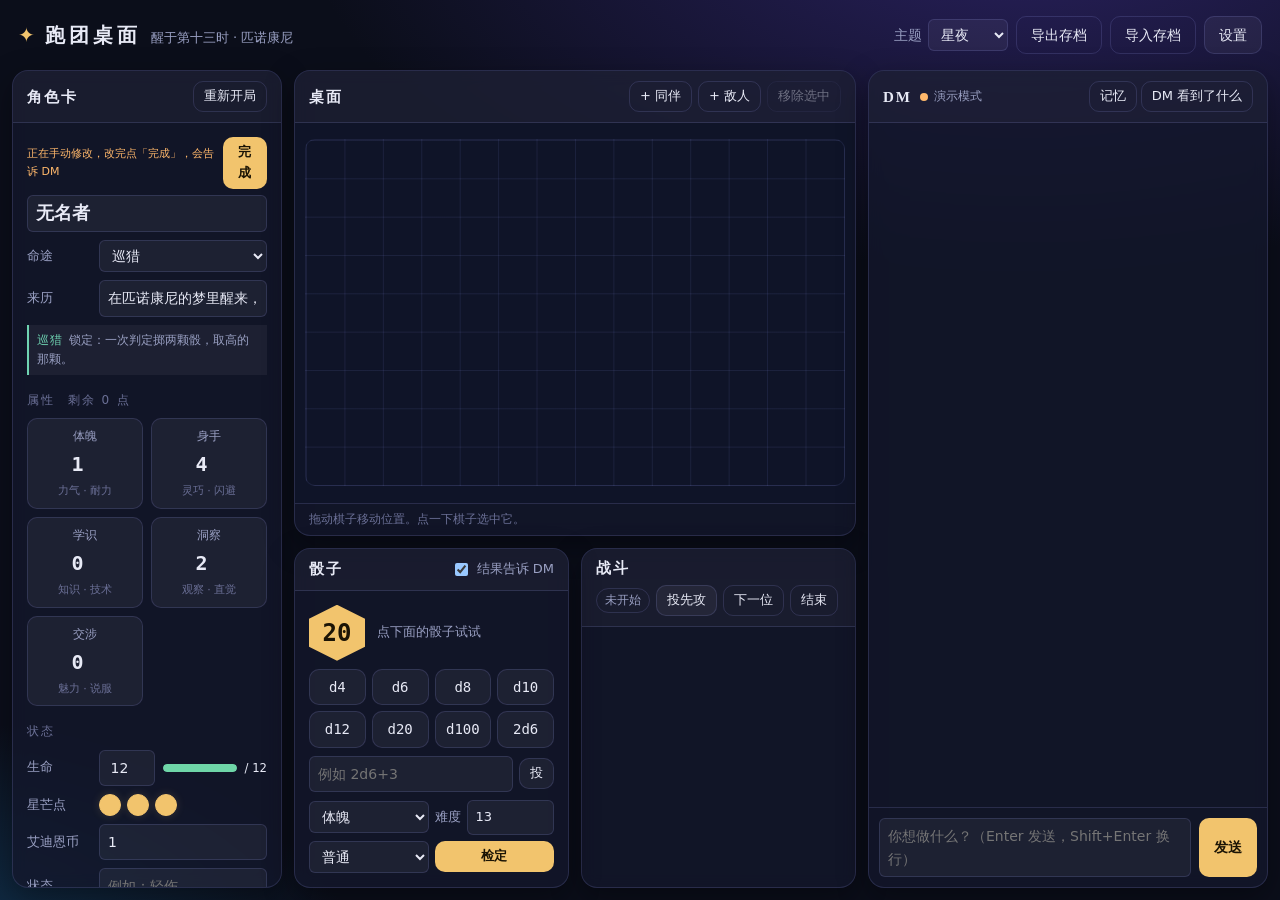
==== commit d2f8e96d: "Merge pull request #5 from zyhsw34-cmd/claude/project-thread-eaesjv DM 不再乱加无关内容；物品线索由 DM 标记记账，手动修改有反" ====
--- a/trpg-table/index.html
+++ b/trpg-table/index.html
@@ -50,40 +50,50 @@
     <div class="panel-body" id="sheet"></div>
   </section>
 
-  <!-- ========== 当前场景（主界面中间） ==========
-       显示你现在所在的地方、场景里的人和他们的位置。打架也在这里。
-       整张匹诺康尼大地图放在弹窗里，点「匹诺康尼地图」打开。 -->
+  <!-- ========== 地图 / 桌面区 ========== -->
   <section class="area-board panel" aria-labelledby="board-title">
     <header class="panel-head">
-      <h2 id="board-title">当前场景</h2>
-      <span class="scene-name" id="scene-name"></span>
+      <h2 id="board-title">桌面</h2>
+      <!-- 剧本带大地图时才显示：在大地图和格子战场之间切换 -->
+      <div class="seg" id="board-mode" role="tablist" hidden>
+        <button class="seg-btn" data-mode="world" role="tab">大地图</button>
+        <button class="seg-btn" data-mode="grid" role="tab">战场</button>
+      </div>
+      <button class="btn btn-small btn-ghost" id="btn-map-big" hidden title="地图展开后会暂时盖住战斗区和骰子区">收起地图</button>
+      <div class="panel-tools" id="grid-tools">
+        <button class="btn btn-small btn-ghost" id="btn-add-ally">+ 同伴</button>
+        <button class="btn btn-small btn-ghost" id="btn-add-enemy">+ 敌人</button>
+        <button class="btn btn-small btn-ghost" id="btn-remove-token" disabled>移除选中</button>
+      </div>
+    </header>
+    <div class="panel-body board-wrap">
+      <div class="board" id="board" aria-label="地图，可以拖动棋子"></div>
+      <div class="world" id="world" hidden></div>
+    </div>
+    <footer class="panel-foot hint" id="board-hint">拖动棋子移动位置。点一下棋子选中它。</footer>
+  </section>
+
+  <!-- ========== 战斗区 ========== -->
+  <section class="area-combat panel" aria-labelledby="combat-title">
+    <header class="panel-head">
+      <h2 id="combat-title">战斗</h2>
       <div class="panel-tools">
-        <button class="btn btn-small btn-ghost" id="btn-world" hidden title="看整张匹诺康尼地图，选择要去的地方">匹诺康尼地图</button>
         <span class="round-badge" id="round-badge">未开始</span>
         <button class="btn btn-small" id="btn-initiative">投先攻</button>
         <button class="btn btn-small btn-ghost" id="btn-next-turn">下一位</button>
         <button class="btn btn-small btn-ghost" id="btn-end-combat">结束</button>
       </div>
     </header>
-    <div class="panel-body board-wrap">
-      <!-- 行动顺序条：叠在场景左上角 -->
+    <div class="panel-body combat-body">
       <ol class="turn-list" id="turn-list"></ol>
-      <div class="board" id="board" aria-label="当前场景，可以拖动棋子"></div>
-    </div>
-    <footer class="panel-foot board-foot">
-      <span class="hint" id="board-hint">拖动棋子移动位置，点一下选中。</span>
-      <span class="panel-tools">
-        <button class="btn btn-small btn-ghost" id="btn-add-ally">+ 同伴</button>
-        <button class="btn btn-small btn-ghost" id="btn-add-enemy">+ 敌人</button>
-        <button class="btn btn-small btn-ghost" id="btn-remove-token" disabled>移除选中</button>
-      </span>
-    </footer>
+      <ul class="log" id="combat-log" aria-live="polite"></ul>
+    </div>
   </section>
 
   <!-- ========== 骰子区 ========== -->
   <section class="area-dice panel" aria-labelledby="dice-title">
     <header class="panel-head">
-      <h2 id="dice-title">判定</h2>
+      <h2 id="dice-title">骰子</h2>
       <label class="field-inline small">
         <input type="checkbox" id="dice-to-dm" checked>
         <span>结果告诉 DM</span>
@@ -109,19 +119,7 @@
         </select>
         <button class="btn btn-small btn-accent">检定</button>
       </form>
-      <!-- 掷骰和战斗的记录 -->
-      <ul class="log" id="combat-log" aria-live="polite"></ul>
-    </div>
-  </section>
-
-  <!-- ========== 线索与物品 ==========
-       内容由 js/ledger.js 渲染（DM 用标记增减，代码校验）。
-       ledger.js 还没加载时，先用一个只读的简易版顶上。 -->
-  <section class="area-ledger panel" aria-labelledby="ledger-title">
-    <header class="panel-head">
-      <h2 id="ledger-title">线索与物品</h2>
-    </header>
-    <div class="panel-body" id="ledger"></div>
+    </div>
   </section>
 
   <!-- ========== DM 区 ========== -->
@@ -142,16 +140,6 @@
   </section>
 
 </div>
-
-<!-- ========== 匹诺康尼大地图（弹窗） ========== -->
-<dialog class="dialog world-dialog" id="world-dialog" aria-labelledby="world-title">
-  <div class="world-dialog-head">
-    <h2 id="world-title">匹诺康尼</h2>
-    <span class="hint">点地点看介绍，点「前往」就会过去并告诉 DM。滚轮或双指缩放，拖动空白处移动。</span>
-    <button class="btn btn-small btn-ghost" id="world-close">关闭</button>
-  </div>
-  <div class="world-dialog-body"><div class="world" id="world"></div></div>
-</dialog>
 
 <!-- ========== 设置弹窗 ========== -->
 <dialog class="dialog" id="settings-dialog">
@@ -306,12 +294,12 @@
 <script src="js/sheet.js"></script>
 <script src="js/board.js"></script>
 <script src="js/world.js"></script>
-<script src="js/scene.js"></script>
 <script src="js/combat.js"></script>
 <script src="js/facts.js"></script>
 <script src="js/director.js"></script>
 <script src="js/dm.js"></script>
 <script src="js/memory.js"></script>
+<script src="js/ledger.js"></script>
 <script src="js/settings.js"></script>
 <script src="js/intro.js"></script>
 <script src="js/main.js"></script>
--- a/trpg-table/css/layout.css
+++ b/trpg-table/css/layout.css
@@ -57,7 +57,7 @@
 @media (max-width: 760px) {
   .app {
     grid-template-columns: minmax(0, 1fr);
-    grid-template-rows: auto 70dvh 420px auto auto auto;
+    grid-template-rows: auto 70dvh 480px auto auto auto;
     grid-template-areas:
       "header"
       "dm"
--- a/trpg-table/css/components.css
+++ b/trpg-table/css/components.css
@@ -300,17 +300,19 @@
 [data-path-name="记忆"] { --path-c: #8fd6ff; }
 [data-path-name="欢愉"] { --path-c: #ff8fb0; }
 
-/* ---------- 匹诺康尼大地图弹窗 ---------- */
-.world-dialog { width: min(1200px, calc(100vw - 24px)); height: calc(100dvh - 24px); max-height: none; padding: 0; }
-.world-dialog[open] { display: flex; flex-direction: column; }
-.world-dialog-head { display: flex; align-items: center; gap: 12px; padding: 10px 16px; border-bottom: 1px solid var(--panel-border); }
-.world-dialog-head h2 { margin: 0; font-size: 16px; letter-spacing: .12em; }
-.world-dialog-head .hint { flex: 1; font-size: 12px; }
-.world-dialog-body { position: relative; flex: 1; min-height: 0; background: var(--board-bg); }
+/* ---------- 地图区：大地图 / 战场 切换 ---------- */
+.seg { display: inline-flex; border: 1px solid var(--panel-border); border-radius: var(--radius-m); overflow: hidden; margin-left: auto; margin-right: 8px; }
+.seg-btn {
+  padding: 3px 12px; font: inherit; font-size: 12px; letter-spacing: .08em;
+  background: transparent; color: var(--text-dim); border: none; cursor: pointer;
+}
+.seg-btn + .seg-btn { border-left: 1px solid var(--panel-border); }
+.seg-btn.on { color: var(--accent); background: var(--accent-soft); }
+
+.board-wrap.is-world { padding: 0; position: relative; overflow: hidden; }
 .world { position: absolute; inset: 0; touch-action: none; user-select: none; }
 .world-svg { width: 100%; height: 100%; display: block; cursor: grab; }
 .world-svg:active { cursor: grabbing; }
-@media (max-width: 760px) { .world-dialog-head .hint { display: none; } }
 
 /* 钟盘底图：全是细线 */
 .w-dial line, .w-dial circle, .w-dial path { fill: none; vector-effect: non-scaling-stroke; }
@@ -431,6 +433,8 @@
 @media (prefers-reduced-motion: reduce) {
   .w-hand, .w-node, .w-label.small, .pick { transition: none; }
 }
+/* 手机上地图本来就是单独一行，不需要「展开 / 收起」 */
+@media (max-width: 760px) { #btn-map-big { display: none !important; } }
 
 /* ---------- DM 记忆 / DM 看到了什么 / 消息小按钮（director.js、memory.js） ---------- */
 .area-dm .panel-head .panel-tools { margin-left: auto; display: flex; gap: 4px; }
@@ -461,45 +465,51 @@
 .peek-body pre { margin: 0; padding: 8px 10px; white-space: pre-wrap; word-break: break-word; font-size: 12px; line-height: 1.6;
   max-height: 50vh; overflow: auto; border-top: 1px solid var(--panel-border); }
 
-/* =========================================================
-   当前场景（主界面中间）
-   ========================================================= */
-.scene-name { font-size: 13px; color: var(--accent); letter-spacing: .06em; margin-right: auto; margin-left: 10px;
-  white-space: nowrap; overflow: hidden; text-overflow: ellipsis; min-width: 0; }
-.area-board .panel-head { gap: 8px; }
-.board-wrap { position: relative; }
-.board-foot { display: flex; align-items: center; justify-content: space-between; gap: 8px; flex-wrap: wrap; }
-
-/* 场景里的区域：细线框 + 左上角小标题 */
-.zone { border-style: solid; border-color: var(--board-line); background: transparent; letter-spacing: .1em; }
-.zone::before { content: ""; position: absolute; left: -1px; top: -1px; width: 10px; height: 10px;
-  border-left: 1px solid var(--accent); border-top: 1px solid var(--accent); opacity: .7; }
-.zone.exit { border-style: dashed; color: var(--link); }
-.scene-watermark { position: absolute; right: 10px; bottom: 6px; font-size: 22px; letter-spacing: .3em;
-  color: var(--text-faint); opacity: .12; pointer-events: none; white-space: nowrap; }
-@media (max-width: 760px) { .scene-watermark { display: none; } }
-
-/* NPC（中立）棋子 */
-.token[data-kind="npc"] { --c: var(--text-dim); }
-.turn[data-kind="npc"] { --c: var(--text-dim); }
-
-/* 行动顺序条：战斗时叠在场景左上角，横着排（星铁的行动条在左上角） */
-.board-wrap > .turn-list {
-  position: absolute; z-index: 6; left: 10px; top: 10px; right: 10px;
-  flex-direction: row; flex-wrap: wrap; gap: 6px; pointer-events: none;
-}
-.board-wrap > .turn-list .turn {
-  pointer-events: auto; grid-template-columns: 22px auto auto; gap: 6px; padding: 4px 8px;
-  background: var(--panel); backdrop-filter: blur(6px); border: 1px solid var(--panel-border); border-left: 3px solid var(--c);
-}
-.board-wrap > .turn-list .turn .bar { width: 64px; }
-.board-wrap > .turn-list .turn.active { border-color: var(--accent); box-shadow: var(--glow); }
-
-/* 判定区里的记录：只占下面一小块 */
-.dice-body .log { margin-top: auto; max-height: 96px; overflow: auto; font-size: 12px; }
-
-/* ---------- 线索与物品（ledger.js 没加载时的简易版） ---------- */
-.ledger-fallback h3 { margin: 0 0 6px; font-size: 12px; font-weight: 400; letter-spacing: .2em; color: var(--accent); }
-.ledger-fallback ul { list-style: none; margin: 0 0 12px; padding: 0; display: flex; flex-direction: column; gap: 4px; }
-.ledger-fallback li { font-size: 13px; padding: 4px 8px; border-left: 1px solid var(--line-cold, var(--panel-border)); color: var(--text-dim); }
-.ledger-fallback li.empty { border: none; color: var(--text-faint); padding-left: 0; }
+/* ---------- 行囊与线索（ledger.js）：类名都以 ledger- 开头 ---------- */
+.ledger { display: grid; gap: 6px; font-size: 13px; }
+.ledger-slot:empty { display: none; }
+.ledger-head { display: flex; align-items: center; justify-content: space-between; font-family: var(--font-display); letter-spacing: .1em; color: var(--text-dim); }
+.ledger-act { color: var(--accent); font-size: 12px; letter-spacing: .05em; }
+.ledger-scene { font-size: 12px; color: var(--text-dim); padding: 6px 8px; border-left: 2px solid var(--link); background: var(--surface); line-height: 1.6; }
+.ledger-sub { font-size: 11px; letter-spacing: .15em; color: var(--text-faint); margin-top: 4px; }
+.ledger-sub small { color: var(--text-dim); margin-left: 4px; letter-spacing: 0; }
+.ledger-row { display: flex; flex-wrap: wrap; gap: 4px; }
+.ledger-pill { display: inline-flex; align-items: center; gap: 4px; padding: 2px 4px 2px 8px; border-radius: var(--radius-s);
+  border: 1px solid var(--accent-soft); background: var(--surface); line-height: 1.6; }
+.ledger-pill.person { border-color: var(--ally); padding-right: 8px; }
+.ledger-pill.outside { border-style: dashed; }
+.ledger-pill button { background: none; border: none; color: var(--text-faint); cursor: pointer; font-size: 14px; line-height: 1; padding: 0 2px; }
+.ledger-pill button:hover { color: var(--bad); }
+.ledger-empty { color: var(--text-faint); }
+.ledger-add { display: flex; gap: 6px; }
+.ledger-add input { flex: 1; }
+.ledger-clues { margin: 0; padding-left: 20px; display: grid; gap: 2px; color: var(--text); }
+.ledger-clues li::marker { color: var(--accent); }
+.ledger-clues .ledger-empty { list-style: none; margin-left: -20px; }
+.ledger-more { font-size: 12px; justify-self: start; }
+
+/* 聊天里的记账小标签 */
+.ledger-chips { display: flex; flex-wrap: wrap; gap: 4px; margin-top: 8px; font-family: var(--font-body); }
+.ledger-chip { font: inherit; font-size: 12px; padding: 1px 8px; border-radius: var(--radius-s); cursor: pointer;
+  background: var(--surface); color: var(--text); border: 1px solid var(--panel-border); }
+.ledger-chip.plus { border-color: var(--good); color: var(--good); }
+.ledger-chip.minus { border-color: var(--bad); color: var(--bad); }
+.ledger-chip.outside { border-style: dashed; }
+.ledger-chip.undone { text-decoration: line-through; opacity: .55; }
+.ledger-chip.fail, .ledger-chip.wait { opacity: .5; cursor: default; border-style: dotted; }
+
+/* 右下角的小提示 */
+.ledger-toasts { position: fixed; right: 16px; bottom: 16px; display: grid; gap: 6px; z-index: 1000; pointer-events: none; max-width: calc(100vw - 32px); }
+.ledger-toast { padding: 8px 14px; border-radius: var(--radius-m); background: var(--panel); border: 1px solid var(--panel-border);
+  color: var(--text); font-size: 13px; box-shadow: var(--shadow); backdrop-filter: blur(6px); animation: ledger-in .2s var(--ease); transition: opacity .5s, transform .5s; }
+.ledger-toast.good { border-color: var(--good); }
+.ledger-toast.bad { border-color: var(--bad); }
+.ledger-toast.out { opacity: 0; transform: translateY(6px); }
+@keyframes ledger-in { from { opacity: 0; transform: translateY(8px); } }
+
+/* 角色卡的「手动修改」锁 */
+.sheet-lockbar { display: flex; align-items: center; justify-content: space-between; gap: 8px; font-size: 11px; color: var(--text-faint); margin-bottom: 6px; }
+.sheet-lockbar.editing { color: var(--warn); }
+#sheet input[readonly] { cursor: default; }
+#sheet input[readonly]:focus { outline: none; }
+#ledger .ledger-head > span { visibility: hidden; } /* 主界面的区块已经有标题了 */
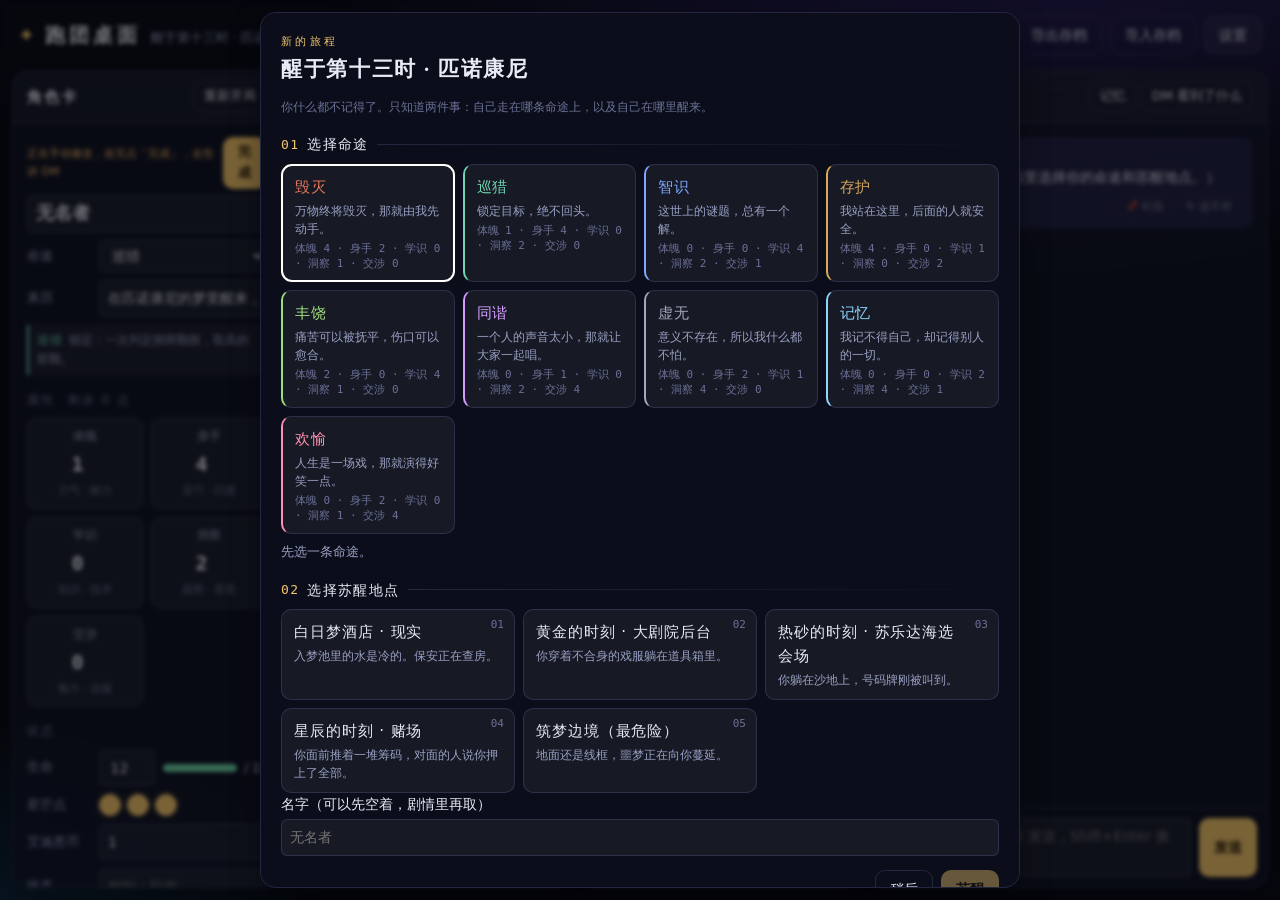
==== commit 78955c93: "Merge main into scene-board branch (keep both style blocks) Co-Authored-By: Claude Opus 5.5 <noreply" ====
--- a/trpg-table/index.html
+++ b/trpg-table/index.html
@@ -50,50 +50,45 @@
     <div class="panel-body" id="sheet"></div>
   </section>
 
-  <!-- ========== 地图 / 桌面区 ========== -->
+  <!-- ========== 当前场景（主界面中间） ==========
+       显示你现在所在的地方、场景里的人和他们的位置。打架也在这里。
+       整张匹诺康尼大地图放在弹窗里，点「匹诺康尼地图」打开。 -->
   <section class="area-board panel" aria-labelledby="board-title">
     <header class="panel-head">
-      <h2 id="board-title">桌面</h2>
-      <!-- 剧本带大地图时才显示：在大地图和格子战场之间切换 -->
-      <div class="seg" id="board-mode" role="tablist" hidden>
-        <button class="seg-btn" data-mode="world" role="tab">大地图</button>
-        <button class="seg-btn" data-mode="grid" role="tab">战场</button>
-      </div>
-      <button class="btn btn-small btn-ghost" id="btn-map-big" hidden title="地图展开后会暂时盖住战斗区和骰子区">收起地图</button>
-      <div class="panel-tools" id="grid-tools">
-        <button class="btn btn-small btn-ghost" id="btn-add-ally">+ 同伴</button>
-        <button class="btn btn-small btn-ghost" id="btn-add-enemy">+ 敌人</button>
-        <button class="btn btn-small btn-ghost" id="btn-remove-token" disabled>移除选中</button>
-      </div>
-    </header>
-    <div class="panel-body board-wrap">
-      <div class="board" id="board" aria-label="地图，可以拖动棋子"></div>
-      <div class="world" id="world" hidden></div>
-    </div>
-    <footer class="panel-foot hint" id="board-hint">拖动棋子移动位置。点一下棋子选中它。</footer>
-  </section>
-
-  <!-- ========== 战斗区 ========== -->
-  <section class="area-combat panel" aria-labelledby="combat-title">
-    <header class="panel-head">
-      <h2 id="combat-title">战斗</h2>
+      <h2 id="board-title">当前场景</h2>
+      <span class="scene-name" id="scene-name"></span>
       <div class="panel-tools">
+        <button class="btn btn-small btn-ghost" id="btn-world" hidden title="看整张匹诺康尼地图，选择要去的地方">匹诺康尼地图</button>
         <span class="round-badge" id="round-badge">未开始</span>
         <button class="btn btn-small" id="btn-initiative">投先攻</button>
         <button class="btn btn-small btn-ghost" id="btn-next-turn">下一位</button>
         <button class="btn btn-small btn-ghost" id="btn-end-combat">结束</button>
       </div>
     </header>
-    <div class="panel-body combat-body">
+    <div class="panel-body board-wrap">
+      <!-- 行动顺序条：叠在场景左上角 -->
       <ol class="turn-list" id="turn-list"></ol>
-      <ul class="log" id="combat-log" aria-live="polite"></ul>
-    </div>
+      <div class="view-tools" id="view-tools" role="group" aria-label="视角">
+        <button class="btn btn-small btn-ghost" data-view="rotl" aria-label="向左转 90 度" title="向左转">⟲</button>
+        <button class="btn btn-small btn-ghost" data-view="rotr" aria-label="向右转 90 度" title="向右转">⟳</button>
+        <button class="btn btn-small btn-ghost" data-view="d3" id="btn-d3">平面</button>
+      </div>
+      <div class="board" id="board" aria-label="当前场景，可以拖动棋子"></div>
+    </div>
+    <footer class="panel-foot board-foot">
+      <span class="hint" id="board-hint">拖动棋子移动位置，点一下选中。</span>
+      <span class="panel-tools">
+        <button class="btn btn-small btn-ghost" id="btn-add-ally">+ 同伴</button>
+        <button class="btn btn-small btn-ghost" id="btn-add-enemy">+ 敌人</button>
+        <button class="btn btn-small btn-ghost" id="btn-remove-token" disabled>移除选中</button>
+      </span>
+    </footer>
   </section>
 
   <!-- ========== 骰子区 ========== -->
   <section class="area-dice panel" aria-labelledby="dice-title">
     <header class="panel-head">
-      <h2 id="dice-title">骰子</h2>
+      <h2 id="dice-title">判定</h2>
       <label class="field-inline small">
         <input type="checkbox" id="dice-to-dm" checked>
         <span>结果告诉 DM</span>
@@ -119,7 +114,19 @@
         </select>
         <button class="btn btn-small btn-accent">检定</button>
       </form>
-    </div>
+      <!-- 掷骰和战斗的记录 -->
+      <ul class="log" id="combat-log" aria-live="polite"></ul>
+    </div>
+  </section>
+
+  <!-- ========== 线索与物品 ==========
+       内容由 js/ledger.js 渲染（DM 用标记增减，代码校验）。
+       ledger.js 还没加载时，先用一个只读的简易版顶上。 -->
+  <section class="area-ledger panel" aria-labelledby="ledger-title">
+    <header class="panel-head">
+      <h2 id="ledger-title">线索与物品</h2>
+    </header>
+    <div class="panel-body" id="ledger"></div>
   </section>
 
   <!-- ========== DM 区 ========== -->
@@ -140,6 +147,16 @@
   </section>
 
 </div>
+
+<!-- ========== 匹诺康尼大地图（弹窗） ========== -->
+<dialog class="dialog world-dialog" id="world-dialog" aria-labelledby="world-title">
+  <div class="world-dialog-head">
+    <h2 id="world-title">匹诺康尼</h2>
+    <span class="hint">点地点看介绍，点「前往」就会过去并告诉 DM。滚轮或双指缩放，拖动空白处移动。</span>
+    <button class="btn btn-small btn-ghost" id="world-close">关闭</button>
+  </div>
+  <div class="world-dialog-body"><div class="world" id="world"></div></div>
+</dialog>
 
 <!-- ========== 设置弹窗 ========== -->
 <dialog class="dialog" id="settings-dialog">
@@ -292,8 +309,10 @@
 <script src="js/store.js"></script>
 <script src="js/dice.js"></script>
 <script src="js/sheet.js"></script>
+<script src="js/props.js"></script>
 <script src="js/board.js"></script>
 <script src="js/world.js"></script>
+<script src="js/scene.js"></script>
 <script src="js/combat.js"></script>
 <script src="js/facts.js"></script>
 <script src="js/director.js"></script>
--- a/trpg-table/css/components.css
+++ b/trpg-table/css/components.css
@@ -300,19 +300,17 @@
 [data-path-name="记忆"] { --path-c: #8fd6ff; }
 [data-path-name="欢愉"] { --path-c: #ff8fb0; }
 
-/* ---------- 地图区：大地图 / 战场 切换 ---------- */
-.seg { display: inline-flex; border: 1px solid var(--panel-border); border-radius: var(--radius-m); overflow: hidden; margin-left: auto; margin-right: 8px; }
-.seg-btn {
-  padding: 3px 12px; font: inherit; font-size: 12px; letter-spacing: .08em;
-  background: transparent; color: var(--text-dim); border: none; cursor: pointer;
-}
-.seg-btn + .seg-btn { border-left: 1px solid var(--panel-border); }
-.seg-btn.on { color: var(--accent); background: var(--accent-soft); }
-
-.board-wrap.is-world { padding: 0; position: relative; overflow: hidden; }
+/* ---------- 匹诺康尼大地图弹窗 ---------- */
+.world-dialog { width: min(1200px, calc(100vw - 24px)); height: calc(100dvh - 24px); max-height: none; padding: 0; }
+.world-dialog[open] { display: flex; flex-direction: column; }
+.world-dialog-head { display: flex; align-items: center; gap: 12px; padding: 10px 16px; border-bottom: 1px solid var(--panel-border); }
+.world-dialog-head h2 { margin: 0; font-size: 16px; letter-spacing: .12em; }
+.world-dialog-head .hint { flex: 1; font-size: 12px; }
+.world-dialog-body { position: relative; flex: 1; min-height: 0; background: var(--board-bg); }
 .world { position: absolute; inset: 0; touch-action: none; user-select: none; }
 .world-svg { width: 100%; height: 100%; display: block; cursor: grab; }
 .world-svg:active { cursor: grabbing; }
+@media (max-width: 760px) { .world-dialog-head .hint { display: none; } }
 
 /* 钟盘底图：全是细线 */
 .w-dial line, .w-dial circle, .w-dial path { fill: none; vector-effect: non-scaling-stroke; }
@@ -433,8 +431,6 @@
 @media (prefers-reduced-motion: reduce) {
   .w-hand, .w-node, .w-label.small, .pick { transition: none; }
 }
-/* 手机上地图本来就是单独一行，不需要「展开 / 收起」 */
-@media (max-width: 760px) { #btn-map-big { display: none !important; } }
 
 /* ---------- DM 记忆 / DM 看到了什么 / 消息小按钮（director.js、memory.js） ---------- */
 .area-dm .panel-head .panel-tools { margin-left: auto; display: flex; gap: 4px; }
@@ -464,6 +460,161 @@
 .peek-body summary { cursor: pointer; padding: 6px 10px; font-size: 13px; color: var(--text-dim); }
 .peek-body pre { margin: 0; padding: 8px 10px; white-space: pre-wrap; word-break: break-word; font-size: 12px; line-height: 1.6;
   max-height: 50vh; overflow: auto; border-top: 1px solid var(--panel-border); }
+
+/* =========================================================
+   当前场景（主界面中间）
+   ========================================================= */
+.scene-name { font-size: 13px; color: var(--accent); letter-spacing: .06em; margin-right: auto; margin-left: 10px;
+  white-space: nowrap; overflow: hidden; text-overflow: ellipsis; min-width: 0; }
+.area-board .panel-head { gap: 8px; }
+.board-wrap { position: relative; }
+.board-foot { display: flex; align-items: center; justify-content: space-between; gap: 8px; flex-wrap: wrap; }
+
+/* 场景里的区域：细线框 + 左上角小标题 */
+.zone { border-style: solid; border-color: var(--board-line); background: transparent; letter-spacing: .1em; }
+.zone::before { content: ""; position: absolute; left: -1px; top: -1px; width: 10px; height: 10px;
+  border-left: 1px solid var(--accent); border-top: 1px solid var(--accent); opacity: .7; }
+.zone.exit { border-style: dashed; color: var(--link); }
+.scene-watermark { position: absolute; right: 10px; bottom: 6px; font-size: 22px; letter-spacing: .3em;
+  color: var(--text-faint); opacity: .12; pointer-events: none; white-space: nowrap; }
+@media (max-width: 760px) { .scene-watermark { display: none; } }
+
+/* NPC（中立）棋子 */
+.token[data-kind="npc"] { --c: var(--text-dim); }
+.turn[data-kind="npc"] { --c: var(--text-dim); }
+
+/* 行动顺序条：战斗时叠在场景左上角，横着排（星铁的行动条在左上角） */
+.board-wrap > .turn-list {
+  position: absolute; z-index: 6; left: 10px; top: 10px; right: 10px;
+  flex-direction: row; flex-wrap: wrap; gap: 6px; pointer-events: none;
+}
+.board-wrap > .turn-list .turn {
+  pointer-events: auto; grid-template-columns: 22px auto auto; gap: 6px; padding: 4px 8px;
+  background: var(--panel); backdrop-filter: blur(6px); border: 1px solid var(--panel-border); border-left: 3px solid var(--c);
+}
+.board-wrap > .turn-list .turn .bar { width: 64px; }
+.board-wrap > .turn-list .turn.active { border-color: var(--accent); box-shadow: var(--glow); }
+
+/* 判定区里的记录：只占下面一小块 */
+.dice-body .log { margin-top: auto; max-height: 96px; overflow: auto; font-size: 12px; }
+
+/* ---------- 线索与物品（ledger.js 没加载时的简易版） ---------- */
+.ledger-fallback h3 { margin: 0 0 6px; font-size: 12px; font-weight: 400; letter-spacing: .2em; color: var(--accent); }
+.ledger-fallback ul { list-style: none; margin: 0 0 12px; padding: 0; display: flex; flex-direction: column; gap: 4px; }
+.ledger-fallback li { font-size: 13px; padding: 4px 8px; border-left: 1px solid var(--line-cold, var(--panel-border)); color: var(--text-dim); }
+.ledger-fallback li.empty { border: none; color: var(--text-faint); padding-left: 0; }
+
+/* =========================================================
+   立体沙盘：当前场景斜放在桌上，区域有高度，角色是立牌
+   全部是 CSS 3D，没有图片和外部库。点「平面」回到俯视图。
+   ========================================================= */
+.cell { position: absolute; width: calc(100% / var(--cols)); height: calc(100% / var(--rows)); }
+.board { transition: transform .45s var(--ease); transform-origin: 50% 50%; }
+.zw, .token-shadow, .token-pole { display: none; }
+.board:not(.is-3d) .token-stand { display: contents; }
+.board:not(.is-3d) .token.down { opacity: .35; }
+
+.board-wrap.is-3d { perspective: 1500px; perspective-origin: 50% 20%; overflow: hidden; }
+.board-wrap.is-3d .board { width: min(80cqw, 100cqh * var(--cols) / var(--rows) * 1.25); }
+.board.is-3d {
+  --tilt: 56deg;
+  transform-style: preserve-3d;
+  transform: translateY(-2%) rotateX(var(--tilt)) rotateZ(var(--rot)) scale(var(--fit));
+  border-color: rgba(233, 201, 131, .45);
+  background-color: rgba(8, 10, 28, .7);
+  box-shadow: 0 0 0 6px rgba(5, 7, 26, .9), 0 0 0 7px rgba(233, 201, 131, .25), 0 40px 80px rgba(0, 0, 0, .6);
+}
+.board.is-3d .scene-watermark { display: none; }
+
+/* 区域：贴地的是一块细线框，有高度（h3）的是一个矮台子 */
+.board.is-3d .zone { transform-style: preserve-3d; transform: translateZ(var(--h)); padding: 0; }
+.board.is-3d .zone.raised { background: rgba(14, 16, 40, .92); border-color: rgba(233, 201, 131, .55); }
+.board.is-3d .zw {
+  display: block; position: absolute;
+  background: linear-gradient(rgba(233, 201, 131, .22), rgba(5, 7, 26, .95));
+  border: 1px solid rgba(233, 201, 131, .3);
+}
+.board.is-3d .zw-s { left: 0; top: 100%; width: 100%; height: var(--h); transform-origin: top;    transform: rotateX(-90deg); }
+.board.is-3d .zw-n { left: 0; bottom: 100%; width: 100%; height: var(--h); transform-origin: bottom; transform: rotateX(90deg); }
+.board.is-3d .zw-e { top: 0; left: 100%; height: 100%; width: var(--h); transform-origin: left;   transform: rotateY(90deg); }
+.board.is-3d .zw-w { top: 0; right: 100%; height: 100%; width: var(--h); transform-origin: right;  transform: rotateY(-90deg); }
+/* 区域名字像一块立着的小牌子，永远朝着你 */
+.board.is-3d .zone-label {
+  position: absolute; left: 4px; top: 4px; padding: 1px 6px;
+  transform-origin: 0 100%;
+  transform: rotateZ(calc(-1 * var(--rot))) rotateX(calc(-1 * var(--tilt)));
+  background: rgba(5, 7, 26, .8); border-left: 1px solid var(--accent);
+  white-space: nowrap; font-size: 12px; color: var(--text-dim);
+}
+.board.is-3d .zone.exit .zone-label { border-left-color: var(--link); color: var(--link); }
+
+/* 棋子：脚下一圈影子，上面一块立牌 */
+.board.is-3d .token { transform-style: preserve-3d; transform: translateZ(var(--z)); transition: left .2s var(--ease), top .2s var(--ease), transform .2s var(--ease); }
+.board.is-3d .token-shadow {
+  display: block; position: absolute; left: 18%; top: 18%; width: 64%; height: 64%; border-radius: 50%;
+  border: 1px solid color-mix(in srgb, var(--c) 70%, transparent);
+  background: radial-gradient(circle, color-mix(in srgb, var(--c) 35%, transparent), transparent 70%);
+}
+.board.is-3d .token.active .token-shadow { border-color: var(--accent); box-shadow: 0 0 0 3px rgba(233, 201, 131, .25), 0 0 18px var(--accent); }
+.board.is-3d .token.selected .token-shadow { border-color: var(--c); box-shadow: 0 0 16px var(--c); }
+.board.is-3d .token-stand {
+  position: absolute; left: 6%; width: 88%; bottom: 50%; height: 175%;
+  display: flex; flex-direction: column; align-items: center;
+  transform-origin: 50% 100%;
+  transform: rotateZ(calc(-1 * var(--rot))) rotateX(calc(-1 * var(--tilt)));
+  pointer-events: auto;
+}
+.board.is-3d .token.down .token-stand { opacity: .35; }
+.board.is-3d .token-disc { width: 100%; flex: none; }
+.board.is-3d .token-name { position: static; transform: none; margin-top: 2px; font-size: 11px; color: var(--text); }
+.board.is-3d .token-pole {
+  display: block; flex: 1; width: 1px; min-height: 4px;
+  background: linear-gradient(var(--c), transparent);
+}
+
+/* 视角按钮：场景右下角 */
+.view-tools { position: absolute; z-index: 6; right: 10px; bottom: 10px; display: flex; gap: 4px; }
+.view-tools .btn { background: var(--panel); backdrop-filter: blur(6px); min-width: 32px; }
+
+@media (prefers-reduced-motion: reduce) { .board, .board.is-3d .token { transition: none; } }
+
+/* ---------- 场景小摆设（props.js） ---------- */
+.prop { position: absolute; pointer-events: none; color: var(--accent); }
+.prop-stand { position: absolute; left: 0; width: 100%; }
+.prop svg { display: block; width: 100%; height: 100%; overflow: visible; }
+/* 平面视角：摆设缩小成淡淡的小图标，不挡棋子 */
+.board:not(.is-3d) .prop-stand { top: 50%; left: 50%; width: 60%; transform: translate(-50%, -50%); opacity: .35; max-height: 100%; }
+.board:not(.is-3d) .prop svg { height: auto; max-height: 100%; }
+/* 立体视角：站起来，朝着你 */
+.board.is-3d .prop { transform-style: preserve-3d; transform: translateZ(var(--z)); }
+.board.is-3d .prop-stand {
+  bottom: 50%; transform-origin: 50% 100%;
+  transform: rotateZ(calc(-1 * var(--rot))) rotateX(calc(-1 * var(--tilt)));
+  filter: drop-shadow(0 0 6px rgba(233, 201, 131, .25));
+}
+.board.is-3d .prop.float svg { animation: prop-bob 3.6s ease-in-out infinite; }
+@keyframes prop-bob { 50% { transform: translateY(-12%); } }
+@media (prefers-reduced-motion: reduce) { .board.is-3d .prop.float svg { animation: none; } }
+
+/* ---------- 钟盘立体（world.js 的小塔） ---------- */
+.w-base { fill: rgba(233, 201, 131, .05); stroke: var(--accent); stroke-width: 1; opacity: .55; vector-effect: non-scaling-stroke; }
+.w-base.tier { fill: rgba(8, 10, 30, .85); opacity: .8; }
+.w-base.secret, .w-tower.secret { stroke-dasharray: 3 4; }
+.w-tower { fill: none; stroke: var(--accent); stroke-width: 1; opacity: .7; vector-effect: non-scaling-stroke; }
+.w-tower.faint { opacity: .3; }
+.w-place.fog .w-tower, .w-place.fog .w-base { opacity: .22; }
+.w-place.current .w-tower { opacity: 1; stroke-width: 1.6; }
+.w-place.current .w-base { opacity: 1; fill: rgba(233, 201, 131, .18); }
+.world-svg.d3 .w-numeral { opacity: .55; }
+
+/* 手机：场景沙盘占满宽度，头部按钮缩小，提示文字收起 */
+@media (max-width: 760px) {
+  .board-wrap.is-3d .board { width: min(100cqw, 100cqh * var(--cols) / var(--rows) * 1.4); }
+  .board.is-3d { --tilt: 50deg; }
+  .area-board .panel-head .btn { padding: 4px 8px; font-size: 12px; }
+  .area-board #board-hint { display: none; }
+  .view-tools { right: 6px; bottom: 6px; }
+}
 
 /* ---------- 行囊与线索（ledger.js）：类名都以 ledger- 开头 ---------- */
 .ledger { display: grid; gap: 6px; font-size: 13px; }
